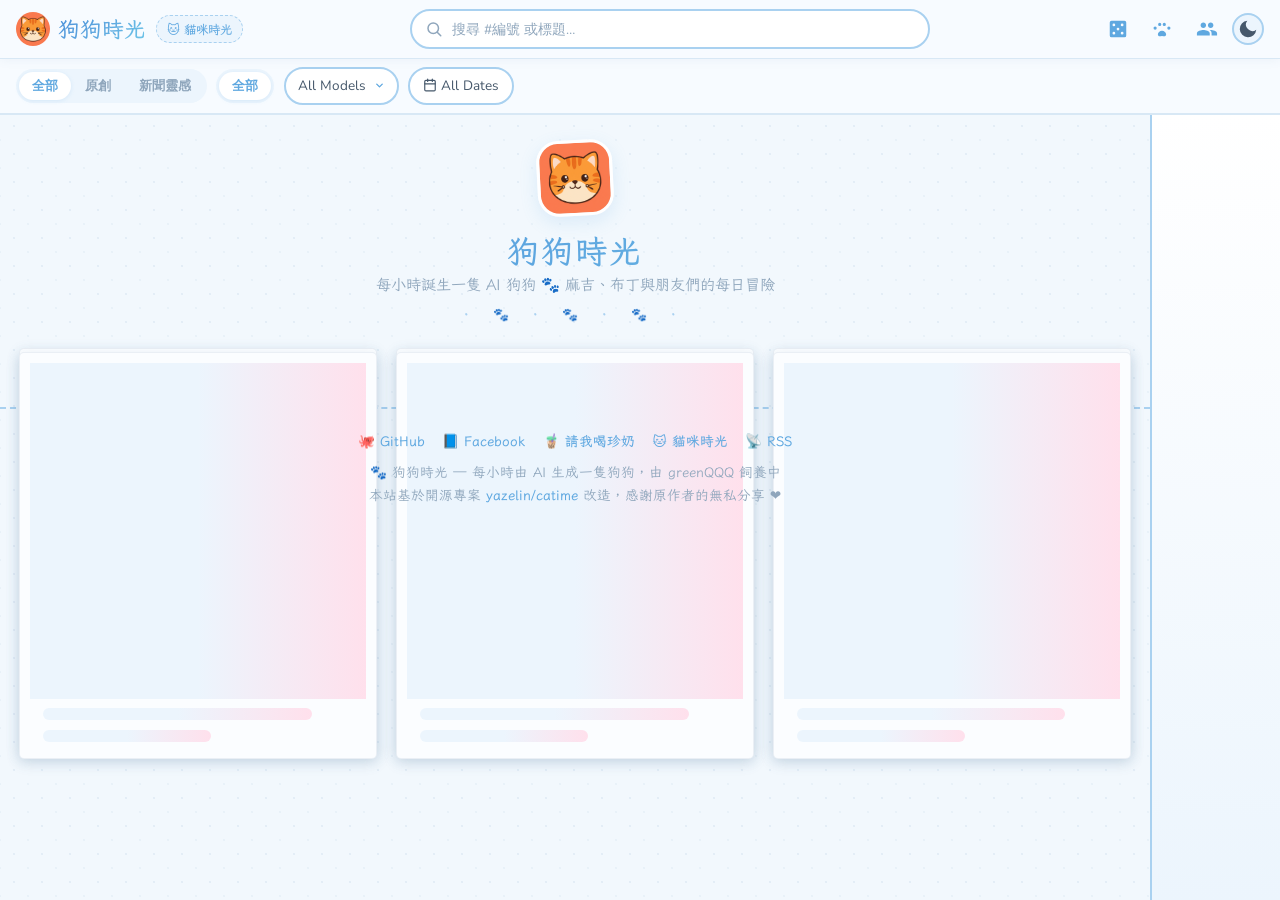
==== docs/index.html @ 61b43735 "狗狗時光：物種改造＋五隻人氣狗角色＋天空藍改版＋資料歸零 - 生成器與前端全面貓→狗（識別字與資料檔名維持上游相容） - 角色：麻吉(柴犬)/布丁(柯基)/拿鐵(紅貴賓)/阿金(黃金獵犬)/小嗚(哈士" ====
<!DOCTYPE html>
<html lang="zh-TW">
<head>
  <meta charset="UTF-8">
  <meta name="viewport" content="width=device-width, initial-scale=1.0">
  <title>狗狗時光 - AI 狗狗相簿</title>
  <meta name="description" content="狗狗時光 - 每小時 AI 自動生成的狗狗藝術相簿。麻吉、布丁和朋友們的每日冒險。">
  <script type="application/ld+json">
    {
      "@context": "https://schema.org",
      "@graph": [
        {
          "@type": "WebSite",
          "name": "狗狗時光 - AI 狗狗相簿",
          "description": "狗狗時光 - 每小時 AI 自動生成的狗狗藝術相簿。麻吉、布丁和朋友們的每日冒險。",
          "url": "https://greenqqq.github.io/dogtime/",
          "author": {
            "@type": "Person",
            "name": "greenQQQ"
          },
          "dateModified": "2026-07-06"
        },
        {
          "@type": "ImageGallery",
          "name": "狗狗時光 - AI 狗狗相簿",
          "description": "狗狗時光 - 每小時 AI 自動生成的狗狗藝術相簿。麻吉、布丁和朋友們的每日冒險。",
          "url": "https://greenqqq.github.io/dogtime/",
          "author": {
            "@type": "Person",
            "name": "greenQQQ"
          },
          "dateModified": "2026-07-06"
        }
      ]
    }
  </script>
  <meta property="og:site_name" content="狗狗時光">
  <meta property="og:title" content="狗狗時光 - AI 狗狗相簿">
  <meta property="og:description" content="每小時 AI 自動生成的狗狗藝術相簿。麻吉、布丁和朋友們的每日冒險。">
  <meta property="og:image" content="https://greenqqq.github.io/dogtime/og-image.jpg">
  <meta property="og:image:secure_url" content="https://greenqqq.github.io/dogtime/og-image.jpg">
  <meta property="og:image:type" content="image/jpeg">
  <meta property="og:image:width" content="1200">
  <meta property="og:image:height" content="630">
  <meta property="og:image:alt" content="狗狗時光 — 每小時 AI 生成的狗狗藝術">
  <meta property="og:url" content="https://greenqqq.github.io/dogtime/">
  <meta property="og:type" content="website">
  <meta name="twitter:card" content="summary_large_image">
  <meta name="twitter:title" content="狗狗時光 - AI 狗狗相簿">
  <meta name="twitter:description" content="每小時 AI 自動生成的狗狗藝術相簿。麻吉、布丁和朋友們的每日冒險。">
  <meta name="twitter:image" content="https://greenqqq.github.io/dogtime/og-image.jpg">
  <link rel="canonical" href="https://greenqqq.github.io/dogtime/">
  <meta name="theme-color" content="#5fa8e0">
  <link rel="manifest" href="manifest.json">
  <link rel="preconnect" href="https://raw.githubusercontent.com" crossorigin>
  <link rel="preconnect" href="https://fonts.googleapis.com" crossorigin>
  <link rel="preconnect" href="https://fonts.gstatic.com" crossorigin>
  <link rel="icon" href="favicon.ico" sizes="any">
  <link rel="icon" href="favicon-32.png" type="image/png" sizes="32x32">
  <link rel="icon" href="icon-192.png" type="image/png" sizes="192x192">
  <link rel="apple-touch-icon" href="apple-touch-icon.png">
  <link rel="alternate" type="application/rss+xml" title="狗狗時光 RSS" href="feed.xml">
  <link rel="stylesheet" href="style.css">
</head>
<body>
  <div id="sticky-header">
  <header id="topbar">
    <a class="brand" href="index.html">
      <img src="icon-192.png" alt="狗狗時光" class="logo-icon">
      <h1>狗狗時光 <span id="cat-count" class="cat-count"></span></h1>
    </a>
    <a class="site-switch" href="https://greenqqq.github.io/catime/" title="切換到貓咪時光">🐱<span class="site-switch-label">貓咪時光</span></a>
    <div class="search-wrap">
      <svg class="search-ic" viewBox="0 0 24 24" width="18" height="18" fill="none" stroke="currentColor" stroke-width="2" stroke-linecap="round"><circle cx="11" cy="11" r="7"/><line x1="21" y1="21" x2="16.65" y2="16.65"/></svg>
      <input type="search" id="search-input" class="search-input" placeholder="搜尋 #編號 或標題…">
    </div>
    <div class="topbar-actions">
      <button type="button" id="install-btn" class="install-btn" hidden aria-label="安裝 App" title="安裝到主畫面"><svg viewBox="0 0 24 24" width="18" height="18" fill="currentColor"><path d="M12 3v10.6l3.3-3.3 1.4 1.4L12 17.4 6.3 11.7l1.4-1.4 3.3 3.3V3h2zM5 19h14v2H5z"/></svg><span>安裝</span></button>
      <button id="random-cat-btn" class="random-cat-button" title="隨機一汪" aria-label="隨機一汪"><svg viewBox="0 0 24 24" width="22" height="22" fill="currentColor"><path d="M19 3H5a2 2 0 0 0-2 2v14a2 2 0 0 0 2 2h14a2 2 0 0 0 2-2V5a2 2 0 0 0-2-2zM7.5 9a1.5 1.5 0 1 1 0-3 1.5 1.5 0 0 1 0 3zm0 9a1.5 1.5 0 1 1 0-3 1.5 1.5 0 0 1 0 3zm4.5-4.5a1.5 1.5 0 1 1 0-3 1.5 1.5 0 0 1 0 3zm4.5-4.5a1.5 1.5 0 1 1 0-3 1.5 1.5 0 0 1 0 3zm0 9a1.5 1.5 0 1 1 0-3 1.5 1.5 0 0 1 0 3z"/></svg> 隨機一汪</button>
      <button type="button" id="act-char" class="act-btn" aria-label="角色介紹" title="角色介紹"><svg viewBox="0 0 24 24" width="22" height="22" fill="currentColor"><path d="M4.5 12.75a1.75 1.75 0 1 0 0-3.5 1.75 1.75 0 0 0 0 3.5zm5-4a1.75 1.75 0 1 0 0-3.5 1.75 1.75 0 0 0 0 3.5zm5 0a1.75 1.75 0 1 0 0-3.5 1.75 1.75 0 0 0 0 3.5zm5 4a1.75 1.75 0 1 0 0-3.5 1.75 1.75 0 0 0 0 3.5zM12 14c-2.5 0-4.5 2-4.5 4 0 1.1.9 2 2 2 .8 0 1.5-.4 2.5-.4s1.7.4 2.5.4c1.1 0 2-.9 2-2 0-2-2-4-4.5-4z"/></svg></button>
      <button type="button" id="social-toggle" class="social-fab" aria-label="社群連結" title="社群連結"><svg viewBox="0 0 24 24" width="22" height="22" fill="currentColor"><path d="M16 11c1.66 0 2.99-1.34 2.99-3S17.66 5 16 5c-1.66 0-3 1.34-3 3s1.34 3 3 3zm-8 0c1.66 0 2.99-1.34 2.99-3S9.66 5 8 5C6.34 5 5 6.34 5 8s1.34 3 3 3zm0 2c-2.33 0-7 1.17-7 3.5V19h14v-2.5c0-2.33-4.67-3.5-7-3.5zm8 0c-.29 0-.62.02-.97.05 1.16.84 1.97 1.97 1.97 3.45V19h6v-2.5c0-2.33-4.67-3.5-7-3.5z"/></svg></button>
      <button id="theme-toggle" class="theme-toggle" aria-label="切換深淺模式" title="切換深淺模式"><svg viewBox="0 0 24 24" width="22" height="22" fill="currentColor"><path d="M21 12.79A9 9 0 1 1 11.21 3 7 7 0 0 0 21 12.79z"/></svg></button>
    </div>
    <button type="button" id="filter-toggle" class="filter-toggle hdr-btn" aria-label="篩選" title="篩選"><svg viewBox="0 0 24 24" width="22" height="22" fill="currentColor"><path d="M3 4h18v2.6L14 14v6l-4-2.2V14L3 6.6z"/></svg></button>
    <a href="https://github.com/greenQQQ/dogtime" target="_blank" rel="noopener" class="github-link" title="View on GitHub">
      <svg viewBox="0 0 16 16" width="22" height="22" fill="currentColor"><path d="M8 0C3.58 0 0 3.58 0 8c0 3.54 2.29 6.53 5.47 7.59.4.07.55-.17.55-.38 0-.19-.01-.82-.01-1.49-2.01.37-2.53-.49-2.69-.94-.09-.23-.48-.94-.82-1.13-.28-.15-.68-.52-.01-.53.63-.01 1.08.58 1.23.82.72 1.21 1.87.87 2.33.66.07-.52.28-.87.51-1.07-1.78-.2-3.64-.89-3.64-3.95 0-.87.31-1.59.82-2.15-.08-.2-.36-1.02.08-2.12 0 0 .67-.21 2.2.82.64-.18 1.32-.27 2-.27s1.36.09 2 .27c1.53-1.04 2.2-.82 2.2-.82.44 1.1.16 1.92.08 2.12.51.56.82 1.27.82 2.15 0 3.07-1.87 3.75-3.65 3.95.29.25.54.73.54 1.48 0 1.07-.01 1.93-.01 2.2 0 .21.15.46.55.38A8.01 8.01 0 0016 8c0-4.42-3.58-8-8-8z"/></svg>
    </a>
    <a href="https://www.facebook.com/lphotoimpact/" target="_blank" rel="noopener" class="fb-link" title="Facebook">
      <svg viewBox="0 0 24 24" width="22" height="22" fill="currentColor"><path d="M9.101 23.691v-7.98H6.627v-3.667h2.474v-1.58c0-4.085 1.848-5.978 5.858-5.978.401 0 .955.042 1.468.103a8.68 8.68 0 0 1 1.141.195v3.325a8.623 8.623 0 0 0-.653-.036 26.805 26.805 0 0 0-.733-.009c-.707 0-1.259.096-1.675.309a1.686 1.686 0 0 0-.679.622c-.258.42-.374.995-.374 1.752v1.297h3.919l-.386 2.103-.287 1.564h-3.246v8.245C19.396 23.238 24 18.179 24 12.044c0-6.627-5.373-12-12-12s-12 5.373-12 12c0 5.628 3.874 10.35 9.101 11.647Z"/></svg>
    </a>
    <a href="https://greenqqq.bobaboba.me/" target="_blank" rel="noopener" class="bmc-link" title="請我喝珍奶">
      <svg viewBox="0 0 24 24" width="22" height="22" fill="currentColor"><path d="M8.5 2a1 1 0 0 0-.97.757L7.22 4H5a1 1 0 0 0 0 2h.28l1.44 14.1A2 2 0 0 0 8.71 22h6.58a2 2 0 0 0 1.99-1.9L18.72 6H19a1 1 0 0 0 0-2h-2.22l-.75-1.66A1 1 0 0 0 15.12 2c-.42 0-.8.26-.94.66L13.9 4H9.53l.2-.8A1 1 0 0 0 8.5 2ZM7.3 6h9.4l-.3 3H7.6l-.3-3Zm.5 5h8.4l-.82 8.1a.5.5 0 0 1-.5.4H9.12a.5.5 0 0 1-.5-.4L7.8 11Zm2.2 2.2a1.1 1.1 0 1 0 0 2.2 1.1 1.1 0 0 0 0-2.2Zm4 0a1.1 1.1 0 1 0 0 2.2 1.1 1.1 0 0 0 0-2.2Zm-2 3a1.1 1.1 0 1 0 0 2.2 1.1 1.1 0 0 0 0-2.2Z"/></svg>
    </a>
    <a href="feed.xml" class="rss-link" title="RSS Feed">
      <svg viewBox="0 0 24 24" width="22" height="22" fill="currentColor"><path d="M6.18 15.64a2.18 2.18 0 1 1 0 4.36 2.18 2.18 0 0 1 0-4.36zM4 4.44A15.56 15.56 0 0 1 19.56 20h-2.83A12.73 12.73 0 0 0 4 7.27V4.44zm0 5.66a9.9 9.9 0 0 1 9.9 9.9h-2.83A7.07 7.07 0 0 0 4 12.93V10.1z"/></svg>
    </a>
  </header>
  <div class="filters">
    <div class="sheet-head">
      <span class="sheet-title">篩選</span>
      <button type="button" id="sheet-close" class="sheet-close" aria-label="關閉">✕</button>
    </div>
    <div class="chip-group" id="inspiration-chips" role="group" aria-label="靈感">
      <button type="button" class="chip active" data-val="">全部</button>
      <button type="button" class="chip" data-val="original">原創</button>
      <button type="button" class="chip" data-val="news">新聞靈感</button>
    </div>
    <select id="inspiration-filter" class="visually-hidden" tabindex="-1" aria-hidden="true">
      <option value="">All Inspiration</option>
      <option value="original">原創</option>
      <option value="news">新聞靈感</option>
    </select>
    <div class="chip-group" id="character-chips" role="group" aria-label="角色篩選"></div>
    <select id="character-filter" class="visually-hidden" tabindex="-1" aria-hidden="true">
      <option value="">All Characters</option>
    </select>
    <select id="model-filter">
      <option value="">All Models</option>
    </select>
    <div class="date-picker" id="date-picker">
      <button class="date-picker-btn" id="date-picker-btn"><svg width="14" height="14" viewBox="0 0 24 24" fill="none" stroke="currentColor" stroke-width="2" stroke-linecap="round" stroke-linejoin="round"><rect x="3" y="4" width="18" height="18" rx="2"/><line x1="16" y1="2" x2="16" y2="6"/><line x1="8" y1="2" x2="8" y2="6"/><line x1="3" y1="10" x2="21" y2="10"/></svg> All Dates</button>
      <div class="date-dropdown hidden" id="date-dropdown">
        <div class="dd-header">
          <button class="dd-nav" id="dd-prev">&lsaquo;</button>
          <span id="dd-month-label"></span>
          <button class="dd-nav" id="dd-next">&rsaquo;</button>
        </div>
        <div class="dd-weekdays">
          <span>Su</span><span>Mo</span><span>Tu</span><span>We</span><span>Th</span><span>Fr</span><span>Sa</span>
        </div>
        <div class="dd-days" id="dd-days"></div>
        <button class="dd-clear" id="dd-clear">Clear</button>
      </div>
    </div>
  </div>
  <div id="character-bar" class="character-bar"></div>
  <div id="sheet-backdrop" class="sheet-backdrop"></div>
  </div>

  <!-- Hero：手帳封面 -->
  <section class="hero" aria-label="狗狗時光">
    <img src="icon-192.png" alt="" class="hero-logo" width="76" height="76">
    <h2 class="hero-title">狗狗時光</h2>
    <p class="hero-sub">每小時誕生一隻 AI 狗狗 🐾 麻吉、布丁與朋友們的每日冒險</p>
    <p class="hero-divider">· 🐾 · 🐾 · 🐾 ·</p>
  </section>

  <nav id="timeline" aria-label="Timeline navigation">
    <button id="timeline-toggle" aria-label="Toggle timeline"><svg width="20" height="20" viewBox="0 0 24 24" fill="none" stroke="currentColor" stroke-width="2" stroke-linecap="round" stroke-linejoin="round"><rect x="3" y="4" width="18" height="18" rx="2"/><line x1="16" y1="2" x2="16" y2="6"/><line x1="8" y1="2" x2="8" y2="6"/><line x1="3" y1="10" x2="21" y2="10"/></svg></button>
    <div id="timeline-list"></div>
  </nav>

  <button id="back-to-top" class="back-to-top" aria-label="Back to top">↑</button>

  <!-- "最新" band: cats added since your last visit (localStorage-tracked) -->
  <section id="newest-band" class="newest-band hidden" aria-label="最新"></section>

  <main id="gallery" class="masonry">
    <div class="skeleton-card" aria-hidden="true"><div class="skeleton-img"></div><div class="skeleton-line w80"></div><div class="skeleton-line w50"></div></div>
    <div class="skeleton-card" aria-hidden="true"><div class="skeleton-img"></div><div class="skeleton-line w80"></div><div class="skeleton-line w50"></div></div>
    <div class="skeleton-card" aria-hidden="true"><div class="skeleton-img"></div><div class="skeleton-line w80"></div><div class="skeleton-line w50"></div></div>
    <div class="skeleton-card" aria-hidden="true"><div class="skeleton-img"></div><div class="skeleton-line w80"></div><div class="skeleton-line w50"></div></div>
    <div class="skeleton-card" aria-hidden="true"><div class="skeleton-img"></div><div class="skeleton-line w80"></div><div class="skeleton-line w50"></div></div>
    <div class="skeleton-card" aria-hidden="true"><div class="skeleton-img"></div><div class="skeleton-line w80"></div><div class="skeleton-line w50"></div></div>
  </main>
  <div id="end-msg" class="hidden">狗狗都到齊了 🐾</div>

  <!-- Site footer: socials + open-source credit -->
  <footer class="site-footer">
    <div class="footer-links">
      <a href="https://github.com/greenQQQ" target="_blank" rel="noopener">🐙 GitHub</a>
      <a href="https://www.facebook.com/lphotoimpact/" target="_blank" rel="noopener">📘 Facebook</a>
      <a href="https://greenqqq.bobaboba.me/" target="_blank" rel="noopener">🧋 請我喝珍奶</a>
      <a href="https://greenqqq.github.io/catime/">🐱 貓咪時光</a>
      <a href="feed.xml">📡 RSS</a>
    </div>
    <div class="footer-credit">
      🐾 狗狗時光 — 每小時由 AI 生成一隻狗狗，由 greenQQQ 飼養中<br>
      本站基於開源專案 <a href="https://github.com/yazelin/catime" target="_blank" rel="noopener">yazelin/catime</a> 改造，感謝原作者的無私分享 ❤️
    </div>
  </footer>

  <!-- Social links popover (anchored to the #social-toggle in the top bar) -->
  <div id="social-pop" class="social-pop"></div>

  <!-- Mobile floating "current month" pill → tap to open the year/month jump -->
  <button type="button" id="month-pill" class="month-pill" aria-label="跳到月份"><svg viewBox="0 0 24 24" width="14" height="14" fill="none" stroke="currentColor" stroke-width="2.2" stroke-linecap="round"><rect x="3" y="4" width="18" height="18" rx="2"/><line x1="16" y1="2" x2="16" y2="6"/><line x1="8" y1="2" x2="8" y2="6"/><line x1="3" y1="10" x2="21" y2="10"/></svg><span id="month-pill-label"></span></button>

  <!-- Mobile bottom tab bar (≤600px). Tabs proxy to the existing controls. -->
  <nav id="tabbar" class="tabbar" aria-label="主選單">
    <button type="button" id="tab-filter" class="tab" aria-label="篩選"><svg viewBox="0 0 24 24" width="22" height="22" fill="currentColor"><path d="M3 4h18v2.6L14 14v6l-4-2.2V14L3 6.6z"/></svg><span>篩選</span></button>
    <button type="button" id="tab-char" class="tab" aria-label="角色"><svg viewBox="0 0 24 24" width="22" height="22" fill="currentColor"><path d="M4.5 12.75a1.75 1.75 0 1 0 0-3.5 1.75 1.75 0 0 0 0 3.5zm5-4a1.75 1.75 0 1 0 0-3.5 1.75 1.75 0 0 0 0 3.5zm5 0a1.75 1.75 0 1 0 0-3.5 1.75 1.75 0 0 0 0 3.5zm5 4a1.75 1.75 0 1 0 0-3.5 1.75 1.75 0 0 0 0 3.5zM12 14c-2.5 0-4.5 2-4.5 4 0 1.1.9 2 2 2 .8 0 1.5-.4 2.5-.4s1.7.4 2.5.4c1.1 0 2-.9 2-2 0-2-2-4-4.5-4z"/></svg><span>角色</span></button>
    <button type="button" id="tab-random" class="tab" aria-label="隨機一汪"><svg viewBox="0 0 24 24" width="22" height="22" fill="currentColor"><path d="M19 3H5a2 2 0 0 0-2 2v14a2 2 0 0 0 2 2h14a2 2 0 0 0 2-2V5a2 2 0 0 0-2-2zM7.5 9a1.5 1.5 0 1 1 0-3 1.5 1.5 0 0 1 0 3zm0 9a1.5 1.5 0 1 1 0-3 1.5 1.5 0 0 1 0 3zm4.5-4.5a1.5 1.5 0 1 1 0-3 1.5 1.5 0 0 1 0 3zm4.5-4.5a1.5 1.5 0 1 1 0-3 1.5 1.5 0 0 1 0 3zm0 9a1.5 1.5 0 1 1 0-3 1.5 1.5 0 0 1 0 3z"/></svg><span>隨機</span></button>
    <button type="button" id="tab-social" class="tab" aria-label="社群連結"><svg viewBox="0 0 24 24" width="22" height="22" fill="currentColor"><path d="M16 11c1.66 0 2.99-1.34 2.99-3S17.66 5 16 5c-1.66 0-3 1.34-3 3s1.34 3 3 3zm-8 0c1.66 0 2.99-1.34 2.99-3S9.66 5 8 5C6.34 5 5 6.34 5 8s1.34 3 3 3zm0 2c-2.33 0-7 1.17-7 3.5V19h14v-2.5c0-2.33-4.67-3.5-7-3.5zm8 0c-.29 0-.62.02-.97.05 1.16.84 1.97 1.97 1.97 3.45V19h6v-2.5c0-2.33-4.67-3.5-7-3.5z"/></svg><span>社群</span></button>
  </nav>

  <div id="lightbox" class="hidden" role="dialog" aria-modal="true">
    <button id="lb-close" aria-label="Close">&times;</button>
    <button id="lb-prev" class="lb-nav lb-prev" aria-label="上一張">‹</button>
    <button id="lb-next" class="lb-nav lb-next" aria-label="下一張">›</button>
    <div id="lb-nav-hint" class="lb-nav-hint">← 滑動或按鍵切換 →</div>
    <div id="lb-info"></div>
    <div id="lb-img-wrap">
      <img id="lb-img" src="" alt="Cat">
      <div id="lb-img-actions">
        <button id="lb-like-btn" title="Like this cat"></button>
        <button id="lb-download-btn" title="Download image"></button>
        <button id="lb-copy-btn" title="Copy prompt"></button>
      </div>
    </div>
    <div id="lb-details">
      <p id="lb-prompt-text" class="hidden"></p>
      <div id="lb-tab-bar"></div>
      <div id="lb-tab-panels">
        <div id="lb-story" class="lb-panel hidden"><p id="lb-story-text"></p></div>
        <div id="lb-idea" class="lb-panel hidden"><p id="lb-idea-text"></p></div>
        <div id="lb-news" class="lb-panel hidden"><div id="lb-news-list"></div></div>
        <div id="lb-avoid" class="lb-panel hidden"><div id="lb-avoid-list"></div></div>
      </div>
    </div>
  </div>

  <script src="dom-utils.js"></script>
  <script src="app.js"></script>
  <script>
    // Populate character bar from characters/index.json
    (function(){
      var bar = document.getElementById('character-bar');
      if (!bar) return;
      fetch('https://raw.githubusercontent.com/greenQQQ/dogtime/main/characters/index.json').then(function(r){ return r.json(); }).then(function(idx){
        var chars = (idx.characters || []).filter(function(c){ return c.enabled; });
        // build anchors synchronously in index order (fixed order), fill names async
        chars.forEach(function(c){
          var a = document.createElement('a');
          a.href = 'character.html?id=' + encodeURIComponent(c.id);
          a.innerHTML = '<span class="char-avatar"><img src="avatars/' + c.id + '.webp" alt="' + c.id + '" width="40" height="40" loading="lazy"></span>' +
            '<span class="char-bar-name">' + c.id + '</span>';
          bar.appendChild(a);
          fetch('https://raw.githubusercontent.com/greenQQQ/dogtime/main/characters/' + c.file).then(function(r){ return r.json(); }).then(function(data){
            var nm = (data.name ? data.name.zh : data.id);
            var lbl = a.querySelector('.char-bar-name'); if (lbl) lbl.textContent = nm;
            var img = a.querySelector('img'); if (img) img.alt = nm;
          }).catch(function(){});
        });
      }).catch(function(){});
    })();

    // Sync header height to CSS variable for timeline positioning
    (function(){
      var sh = document.getElementById('sticky-header');
      if (!sh) return;
      function sync() {
        document.documentElement.style.setProperty('--header-offset', sh.offsetHeight + 'px');
      }
      sync();
      if ('ResizeObserver' in window) {
        new ResizeObserver(sync).observe(sh);
      } else {
        window.addEventListener('load', sync);
        window.addEventListener('resize', sync);
      }
      new MutationObserver(sync).observe(document.getElementById('character-bar') || document.body, {childList:true});
    })();

    // Header controls: collapse filters into a bottom sheet (mobile only),
    // move social links into their own popover (all sizes), and float the
    // random button as a FAB on mobile. Desktop filters stay inline.
    (function(){
      var filters = document.querySelector('.filters');
      var filterToggle = document.getElementById('filter-toggle');
      var socialToggle = document.getElementById('social-toggle');
      var socialPop = document.getElementById('social-pop');
      var backdrop = document.getElementById('sheet-backdrop');
      var closeBtn = document.getElementById('sheet-close');
      var topbar = document.getElementById('topbar');
      var randomBtn = document.getElementById('random-cat-btn');
      if (!filters || !filterToggle || !socialToggle || !socialPop || !topbar) return;
      var mq = window.matchMedia('(max-width: 600px)');

      // Social links live in their own popover at every size (one-time move).
      Array.prototype.slice.call(
        document.querySelectorAll('#topbar .github-link, #topbar .tg-link, #topbar .fb-link, #topbar .bmc-link, #topbar .rss-link')
      ).forEach(function(a){ socialPop.appendChild(a); });

      var searchEl = document.getElementById('search-input'); // stays in the top bar at all sizes

      var charBar = document.getElementById('character-bar');
      function openSheet(open){
        filters.classList.toggle('open', open);
        backdrop.classList.toggle('open', open);
        document.body.style.overflow = open ? 'hidden' : '';
        if (open) { socialPop.classList.remove('open'); if (charBar) charBar.classList.remove('char-open'); setTabActive('tab-social', false); setTabActive('tab-char', false); }
        setTabActive('tab-filter', open);
      }
      function openSocial(open){
        socialPop.classList.toggle('open', open);
        if (open) { openSheet(false); if (charBar) charBar.classList.remove('char-open'); setTabActive('tab-char', false); }
        setTabActive('tab-social', open);
      }
      function openChar(open){
        if (!charBar) return;
        charBar.classList.toggle('char-open', open);
        if (open) { openSheet(false); socialPop.classList.remove('open'); setTabActive('tab-social', false); }
        setTabActive('tab-char', open);
      }
      function setTabActive(id, on){ var t = document.getElementById(id); if (t) t.classList.toggle('active', on); }
      function updateActive(){
        var active = ['search-input','character-filter','inspiration-filter','model-filter'].some(function(id){
          var el = document.getElementById(id); return el && el.value;
        });
        var dateBtn = document.getElementById('date-picker-btn');
        if (dateBtn && dateBtn.classList.contains('active')) active = true;
        filterToggle.classList.toggle('has-active', active);
        var tf = document.getElementById('tab-filter'); if (tf) tf.classList.toggle('has-active', active);
      }

      filterToggle.addEventListener('click', function(e){ e.stopPropagation(); openSheet(!filters.classList.contains('open')); });
      socialToggle.addEventListener('click', function(e){ e.stopPropagation(); openSocial(!socialPop.classList.contains('open')); });
      socialPop.addEventListener('click', function(e){ e.stopPropagation(); });
      if (charBar) charBar.addEventListener('click', function(e){ e.stopPropagation(); });
      if (backdrop) backdrop.addEventListener('click', function(){ openSheet(false); });
      if (closeBtn) closeBtn.addEventListener('click', function(){ openSheet(false); });
      // click anywhere else closes the social popover / character strip
      document.addEventListener('click', function(){ socialPop.classList.remove('open'); if (charBar) charBar.classList.remove('char-open'); setTabActive('tab-social', false); setTabActive('tab-char', false); });

      // publish the tab bar's real height (incl. safe-area) so panels sit flush
      var tabbar = document.getElementById('tabbar');
      function syncTabbarH(){
        if (tabbar) document.documentElement.style.setProperty('--tabbar-h', tabbar.offsetHeight + 'px');
      }
      syncTabbarH();
      window.addEventListener('resize', syncTabbarH);
      if (window.ResizeObserver && tabbar) new ResizeObserver(syncTabbarH).observe(tabbar);

      // Bottom tab bar (mobile) — proxy to the existing controls
      function bindTab(id, fn){ var t = document.getElementById(id); if (t) t.addEventListener('click', function(e){ e.stopPropagation(); fn(); }); }
      bindTab('tab-filter', function(){ openSheet(!filters.classList.contains('open')); });
      bindTab('tab-social', function(){ openSocial(!socialPop.classList.contains('open')); });
      bindTab('tab-char', function(){ openChar(!(charBar && charBar.classList.contains('char-open'))); });
      bindTab('tab-random', function(){ if (randomBtn) randomBtn.click(); });

      // desktop top-right "角色" icon → opens the character avatar popover
      var actChar = document.getElementById('act-char');
      if (actChar) actChar.addEventListener('click', function(e){ e.stopPropagation(); openChar(!(charBar && charBar.classList.contains('char-open'))); });

      // Inspiration segmented chips drive the hidden <select id="inspiration-filter">
      var inspSelect = document.getElementById('inspiration-filter');
      var chips = document.querySelectorAll('#inspiration-chips .chip');
      chips.forEach(function(chip){
        chip.addEventListener('click', function(){
          chips.forEach(function(c){ c.classList.remove('active'); });
          chip.classList.add('active');
          if (inspSelect && inspSelect.value !== chip.dataset.val) {
            inspSelect.value = chip.dataset.val;
            inspSelect.dispatchEvent(new Event('change', { bubbles: true }));
          }
        });
      });

      // Character segmented chips — built from the dynamically-populated select
      var charSelect = document.getElementById('character-filter');
      var charChips = document.getElementById('character-chips');
      function avatarSrcFor(name){
        var links = document.querySelectorAll('#character-bar a');
        for (var i = 0; i < links.length; i++){
          var spans = links[i].querySelectorAll('span');
          var lbl = spans[spans.length - 1];
          if (lbl && lbl.textContent.trim() === name){
            var img = links[i].querySelector('img');
            return img ? img.getAttribute('src') : null;
          }
        }
        return null;
      }
      function buildCharChips(){
        if (!charSelect || !charChips) return;
        charChips.innerHTML = '';
        Array.prototype.forEach.call(charSelect.options, function(opt){
          var b = document.createElement('button');
          b.type = 'button';
          b.className = 'chip' + (opt.value === charSelect.value ? ' active' : '');
          b.dataset.val = opt.value;
          if (opt.value === '') {
            b.textContent = '全部';
          } else {
            var src = avatarSrcFor(opt.value);
            if (src){
              var im = document.createElement('img');
              im.src = src; im.alt = ''; im.className = 'chip-avatar';
              im.width = 18; im.height = 18; im.loading = 'lazy';
              b.appendChild(im);
            }
            b.appendChild(document.createTextNode(opt.textContent));
          }
          b.addEventListener('click', function(){
            charSelect.value = opt.value;
            charSelect.dispatchEvent(new Event('change', { bubbles: true }));
          });
          charChips.appendChild(b);
        });
      }
      function syncCharChips(){
        if (!charChips) return;
        Array.prototype.forEach.call(charChips.querySelectorAll('.chip'), function(c){
          c.classList.toggle('active', c.dataset.val === charSelect.value);
        });
      }
      if (charSelect) {
        buildCharChips();
        new MutationObserver(buildCharChips).observe(charSelect, { childList: true });
        // rebuild once the avatar bar loads so chips can show their icons
        if (charBar) new MutationObserver(buildCharChips).observe(charBar, { childList: true });
        charSelect.addEventListener('change', syncCharChips);
      }

      // keep the badge in sync, but DON'T auto-close the sheet — let the user
      // toggle several chips/filters, then close via ✕ / backdrop / 篩選 tab
      ['character-filter','inspiration-filter','model-filter'].forEach(function(id){
        var el = document.getElementById(id);
        if (el) el.addEventListener('change', updateActive);
      });
      if (searchEl) searchEl.addEventListener('input', updateActive);
      document.addEventListener('click', function(e){
        if (e.target.closest('#date-picker') || e.target.id === 'dd-clear') setTimeout(updateActive, 0);
      });

      // Calendar must not be a descendant of the sheet (the sheet's transform
      // traps position:fixed). On mobile relocate it to <body> so it centers
      // against the viewport; on desktop keep it under the date button.
      var datePickerEl = document.getElementById('date-picker');
      var dateDD = document.getElementById('date-dropdown');
      function placeDateDD(){
        if (!dateDD || !datePickerEl) return;
        if (mq.matches) document.body.appendChild(dateDD);
        else datePickerEl.appendChild(dateDD);
      }

      placeDateDD();
      updateActive();
      // close the sheet + re-home the calendar when crossing the breakpoint
      var onChange = function(){ placeDateDD(); if (!mq.matches) openSheet(false); };
      if (mq.addEventListener) mq.addEventListener('change', onChange); else mq.addListener(onChange);
    })();

    // PWA install prompt — show our own "安裝" button when the browser offers it
    (function(){
      var deferred = null;
      var btn = document.getElementById('install-btn');
      if (!btn) return;
      window.addEventListener('beforeinstallprompt', function(e){
        e.preventDefault(); deferred = e; btn.hidden = false;
      });
      btn.addEventListener('click', function(){
        if (!deferred) return;
        deferred.prompt();
        deferred.userChoice.then(function(){ deferred = null; btn.hidden = true; });
      });
      window.addEventListener('appinstalled', function(){ btn.hidden = true; });
    })();

    // Register the service worker (this was never wired up — without it the SW
    // never ran, so no offline / no image caching). Enables the whole PWA.
    if ('serviceWorker' in navigator) {
      window.addEventListener('load', function(){
        navigator.serviceWorker.register('sw.js').catch(function(){});
      });
    }
  </script>
</body>
</html>
---- docs/style.css ----
@import url('https://fonts.googleapis.com/css2?family=Nunito:wght@400;600;700;800&family=LXGW+WenKai+TC&display=swap');

*, *::before, *::after { box-sizing: border-box; margin: 0; padding: 0; }

/* 貓咪時光 palette — 蜜桃橘 × 奶茶米 × 奶油
   (variable names kept from upstream so every component recolors at once) */
:root {
  --pink: #5fa8e0;
  --pink-light: #a9d1f0;
  --pink-pale: #ecf5fd;
  --orange: #ffb347;
  --red: #6ec6e8;
  --blue: #7cc5e8;
  --green: #b8e6c8;
  --purple: #d4b8e8;
  --bg: #f2f8fd;
  --surface: #ffffff;
  --card-1: #ecf5fd;
  --card-2: #eef7fd;
  --card-3: #f0faf2;
  --card-4: #f9f2fd;
  --card-5: #fdf8ec;
  --text: #46586b;
  --text-muted: #8fa6bc;
  --shadow: rgba(95, 168, 224, .16);
  --topbar-bg: #f7fbff;
  --topbar-border: #d8e8f5;
  --photo-frame: #fbfdff;
  --photo-shadow: rgba(70, 110, 150, .16);
  --font-cute: 'LXGW WenKai TC', 'Nunito', system-ui, sans-serif;
}

/* Hide the native page scrollbar (app-like). On an infinite feed a full-height
   scrollbar is meaningless and, with classic scrollbars, its appearing/
   disappearing shifts the fixed tab bar. Scroll still works via wheel / touch /
   the year-month rail. */
html, body { scrollbar-width: none; }
html::-webkit-scrollbar, body::-webkit-scrollbar { display: none; }

/* Sticky header wrapper */
#sticky-header {
  position: sticky;
  top: 0;
  z-index: 100;
}

body {
  font-family: 'Nunito', system-ui, sans-serif;
  background: var(--bg);
  /* 手帳紙感：細點點網格（取代原版的彩色光暈） */
  background-image:
    radial-gradient(rgba(120, 160, 200, .12) 1.2px, transparent 1.3px),
    radial-gradient(rgba(120, 160, 200, .08) 1.2px, transparent 1.3px);
  background-size: 28px 28px;
  background-position: 0 0, 14px 14px;
  color: var(--text);
  min-height: 100vh;
}
[data-theme="dark"] body {
  background-image:
    radial-gradient(rgba(170, 210, 255, .06) 1.2px, transparent 1.3px),
    radial-gradient(rgba(170, 210, 255, .04) 1.2px, transparent 1.3px);
}

/* Top bar */
#topbar {
  position: relative; z-index: 100;
  display: flex; align-items: center; gap: .6rem;
  padding: .55rem 1rem;
  background: var(--topbar-bg);
  border-bottom: 1px solid var(--topbar-border);
  box-shadow: 0 1px 10px rgba(90, 130, 170, .08);
  flex-wrap: wrap;
}
.logo-icon {
  width: 34px; height: 34px; border-radius: 50%;
  flex-shrink: 0;
}
#topbar h1 {
  font-size: 1.35rem; font-weight: 800; white-space: nowrap;
  font-family: var(--font-cute);
  background: linear-gradient(135deg, #4a90d9, var(--pink), #6ec6e8);
  -webkit-background-clip: text; -webkit-text-fill-color: transparent;
  background-clip: text;
  display: flex; align-items: center; gap: .4rem;
}

/* Cat count pill */
.cat-count {
  font-size: .65rem; font-weight: 700;
  background: rgba(95, 168, 224, .15);
  -webkit-text-fill-color: var(--pink);
  padding: .15rem .5rem; border-radius: 20px;
  white-space: nowrap;
}
.cat-count:empty { display: none; }

.filters {
  display: flex; gap: .5rem; flex: 1; justify-content: flex-end;
  align-items: center; flex-wrap: wrap; min-width: 0;
}
/* keep controls readable: don't shrink to the arrow, cap long-option selects */
.filters select, .filters .search-input,
.filters .date-picker, .filters .date-picker-btn {
  flex-shrink: 0;
}
.filters select { max-width: 12rem; }

.filter-toggle {
  color: var(--pink); flex-shrink: 0; background: none; border: none;
  padding: 0; cursor: pointer; position: relative;
  display: none; align-items: center; /* funnel: mobile only */
}
.sheet-head, .sheet-backdrop { display: none; } /* sheet chrome: mobile only */
.filter-toggle.has-active::after {
  content: ""; position: absolute; top: -1px; right: -1px;
  width: 8px; height: 8px; border-radius: 50%;
  background: var(--pink); border: 1.5px solid var(--topbar-bg);
}

/* Header action icon buttons (random / social / comment / theme) */
.topbar-actions { display: flex; align-items: center; gap: .3rem; flex-shrink: 0; }
/* Install-to-home-screen button (shown only when beforeinstallprompt fires) */
.install-btn {
  display: inline-flex; align-items: center; gap: .25rem; flex-shrink: 0;
  background: linear-gradient(135deg, var(--pink), var(--purple)); color: #fff;
  border: none; border-radius: 20px; padding: .35rem .7rem;
  font-family: inherit; font-size: .78rem; font-weight: 700; cursor: pointer;
  transition: transform .2s;
}
.install-btn[hidden] { display: none; }
.install-btn:hover { transform: scale(1.05); }
.random-cat-button, .social-fab, .act-btn {
  width: 40px; height: 40px; padding: 0; border-radius: 50%; border: none;
  background: transparent; color: var(--pink); cursor: pointer; font-size: 0;
  font-family: inherit; display: inline-flex; align-items: center; justify-content: center;
  transition: background .2s, transform .2s;
}
.random-cat-button:hover, .social-fab:hover, .act-btn:hover { background: var(--pink-pale); }
.random-cat-button svg, .social-fab svg, .act-btn svg { width: 22px; height: 22px; }
[data-theme="dark"] .random-cat-button:hover,
[data-theme="dark"] .social-fab:hover,
[data-theme="dark"] .act-btn:hover { background: rgba(95,168,224,.15); }
.social-pop {
  position: fixed; top: 58px; right: 1rem; z-index: 120;
  display: flex; gap: 16px; padding: .55rem .85rem;
  background: var(--topbar-bg); border: 2px solid var(--pink-light);
  border-radius: 26px; box-shadow: 0 8px 30px var(--shadow);
  opacity: 0; transform: translateY(-8px); pointer-events: none;
  transition: opacity .18s, transform .18s;
}
.social-pop.open { opacity: 1; transform: none; pointer-events: auto; }
.social-pop a { margin: 0; }

/* Search input */
.search-input {
  padding: .45rem .8rem; border-radius: 20px;
  border: 2px solid var(--pink-light);
  background: #fff; color: var(--text); font-size: .85rem;
  font-family: inherit; min-width: 0; max-width: 180px;
  transition: border-color .2s, box-shadow .2s;
}
.search-input:focus {
  border-color: var(--pink);
  box-shadow: 0 0 0 3px rgba(95,168,224,.2);
}
.search-input:focus-visible {
  outline: 2px solid var(--pink);
  outline-offset: 2px;
}
.random-cat-button:focus-visible,
.social-fab:focus-visible,
.act-btn:focus-visible {
  outline: 2px solid var(--pink);
  outline-offset: 2px;
}
.random-cat-button.bounce {
  animation: random-bounce .4s ease;
}
@keyframes random-bounce {
  0%, 100% { transform: scale(1); }
  30% { transform: scale(.9); }
  60% { transform: scale(1.15); }
}

.search-input::placeholder { color: var(--text-muted); }

.filters select {
  appearance: none; -webkit-appearance: none;
  padding: .45rem 1.9rem .45rem .8rem; border-radius: 20px;
  border: 2px solid var(--pink-light);
  /* custom chevron so the pill corner doesn't clip the native arrow */
  background: #fff url("data:image/svg+xml,%3Csvg xmlns='http://www.w3.org/2000/svg' viewBox='0 0 24 24' fill='none' stroke='%235fa8e0' stroke-width='3' stroke-linecap='round' stroke-linejoin='round'%3E%3Cpath d='M6 9l6 6 6-6'/%3E%3C/svg%3E") no-repeat right .7rem center;
  background-size: .7rem;
  color: var(--text); font-size: .85rem;
  font-family: inherit; cursor: pointer;
  transition: border-color .2s, box-shadow .2s;
  min-width: 0;
}
.filters select:focus {
  border-color: var(--pink);
  box-shadow: 0 0 0 3px rgba(95,168,224,.2);
}
.filters select:focus-visible {
  outline: 2px solid var(--pink);
  outline-offset: 2px;
}

/* Inline SVG icon alignment */
button svg, .date-picker-btn svg { vertical-align: -0.15em; }

/* Custom date picker */
.date-picker { position: relative; }
.date-picker-btn {
  padding: .45rem .8rem; border-radius: 20px;
  border: 2px solid var(--pink-light);
  background: #fff; color: var(--text); font-size: .85rem;
  font-family: inherit; cursor: pointer; white-space: nowrap;
  transition: border-color .2s, box-shadow .2s;
}
.date-picker-btn:hover { border-color: var(--pink); }
.date-picker-btn.active {
  border-color: var(--pink); background: var(--pink-pale);
}
.date-dropdown {
  position: absolute; top: calc(100% + 6px); right: 0; z-index: 190;
  background: #fff; border-radius: 16px; padding: .8rem;
  border: 2px solid var(--pink-light);
  box-shadow: 0 8px 30px var(--shadow);
  width: 260px;
}
.dd-header {
  display: flex; align-items: center; justify-content: space-between;
  margin-bottom: .5rem;
}
.dd-header span {
  font-weight: 800; font-size: .9rem;
  background: linear-gradient(135deg, var(--pink), var(--purple));
  -webkit-background-clip: text; -webkit-text-fill-color: transparent;
  background-clip: text;
}
.dd-nav {
  width: 30px; height: 30px; border-radius: 50%; border: none;
  background: var(--pink-pale); color: var(--pink);
  font-size: 1.1rem; font-weight: 800; cursor: pointer;
  transition: background .2s;
}
.dd-nav:hover { background: var(--pink-light); color: #fff; }
.dd-weekdays {
  display: grid; grid-template-columns: repeat(7, 1fr);
  text-align: center; font-size: .7rem; font-weight: 700;
  color: var(--text-muted); margin-bottom: .3rem;
}
.dd-days {
  display: grid; grid-template-columns: repeat(7, 1fr); gap: 2px;
}
.dd-days button {
  aspect-ratio: 1; border: none; border-radius: 50%;
  background: transparent; color: var(--text); font-size: .78rem;
  font-family: inherit; font-weight: 600; cursor: pointer;
  transition: all .15s;
}
.dd-days button:hover { background: var(--pink-pale); }
.dd-days button.today { border: 2px solid var(--pink-light); }
.dd-days button.selected {
  background: linear-gradient(135deg, var(--pink), var(--purple));
  color: #fff;
}
.dd-days button.has-cat::after {
  content: ""; display: block; width: 4px; height: 4px;
  background: var(--pink); border-radius: 50%;
  margin: -2px auto 0;
}
.dd-days button.selected.has-cat::after { background: #fff; }
.dd-days button.other-month { color: var(--text-muted); opacity: .4; }
.dd-clear {
  display: block; width: 100%; margin-top: .5rem; padding: .4rem;
  border: none; border-radius: 20px;
  background: var(--pink-pale); color: var(--pink);
  font-family: inherit; font-size: .8rem; font-weight: 700;
  cursor: pointer; transition: background .2s;
}
.dd-clear:hover { background: var(--pink-light); color: #fff; }

/* Theme toggle */
.theme-toggle {
  width: 32px; height: 32px; border-radius: 50%; border: 2px solid var(--pink-light);
  background: var(--pink-pale); color: var(--text);
  font-size: 1rem; cursor: pointer; flex-shrink: 0;
  display: flex; align-items: center; justify-content: center;
  transition: border-color .2s, background .2s, transform .2s;
  padding: 0;
}
.theme-toggle:hover { border-color: var(--pink); transform: scale(1.1); }
.theme-toggle:focus-visible {
  outline: 2px solid var(--pink);
  outline-offset: 2px;
}

/* GitHub link */
.github-link {
  color: var(--pink); flex-shrink: 0;
  transition: color .2s, transform .2s;
  display: flex; align-items: center;
}
.github-link:hover { color: var(--purple); transform: scale(1.15) rotate(-8deg); }

.tg-link, .fb-link, .bmc-link {
  flex-shrink: 0;
  transition: color .2s, transform .2s;
  display: flex; align-items: center;
}
.tg-link { color: #229ED9; }
.fb-link { color: #1877F2; }
.bmc-link { color: #d8a200; }
.tg-link:hover, .fb-link:hover, .bmc-link:hover { transform: scale(1.15) rotate(8deg); }

/* Timeline sidebar */
#timeline {
  position: fixed; top: var(--header-offset, 56px); right: 0; bottom: 0; width: 130px; z-index: 90;
  background: linear-gradient(180deg, #fff 0%, var(--pink-pale) 100%);
  border-left: 2px solid var(--pink-light);
  overflow-y: auto; padding: .8rem 0;
  transition: transform .3s ease;
}
#timeline::-webkit-scrollbar { width: 4px; }
#timeline::-webkit-scrollbar-thumb { background: var(--pink-light); border-radius: 4px; }

#timeline-toggle {
  display: none; position: fixed; bottom: 1.2rem; right: 1.2rem; z-index: 91;
  width: 48px; height: 48px; border-radius: 50%; border: none;
  background: linear-gradient(135deg, var(--pink), var(--purple));
  color: #fff; font-size: 1.3rem; cursor: pointer;
  box-shadow: 0 4px 15px rgba(95,168,224,.35);
  transition: transform .2s;
}
#timeline-toggle:hover { transform: scale(1.1); }

#timeline-list a {
  display: block; padding: .3rem .8rem; color: var(--text-muted);
  text-decoration: none; font-size: .8rem; font-weight: 600;
  border-right: 3px solid transparent;
  transition: all .2s;
}
#timeline-list a:hover {
  color: var(--pink); background: rgba(95,168,224,.08);
  border-right-color: var(--pink);
}
#timeline-list .year {
  font-weight: 800; color: var(--purple); margin-top: .6rem;
  padding: .2rem .8rem; font-size: .85rem;
}

/* Back to top button */
.back-to-top {
  position: fixed; bottom: 9.4rem; right: 1.2rem; z-index: 91;
  width: 44px; height: 44px; border-radius: 50%; border: none;
  background: linear-gradient(135deg, var(--pink), var(--purple));
  color: #fff; font-size: 1.3rem; font-weight: 800;
  cursor: pointer;
  box-shadow: 0 4px 15px rgba(95,168,224,.35);
  opacity: 0; transform: translateY(20px);
  transition: opacity .3s, transform .3s;
  pointer-events: none;
}
.back-to-top.visible {
  opacity: 1; transform: translateY(0);
  pointer-events: auto;
}
.back-to-top:hover { transform: scale(1.1); }

/* Gallery masonry */
.masonry {
  margin-top: 0; margin-right: 130px; padding: 1.2rem;
  /* Row-major waterfall: CSS grid with per-card row-span set in app.js
     (sizeCard). column-count gave column-major order — new items filled
     left/right instead of flowing down. grid-auto-rows is the span unit. */
  display: grid;
  grid-template-columns: repeat(3, 1fr);
  column-gap: 1.2rem;
  grid-auto-rows: 4px;
  align-items: start;
}

/* 拍立得手帳卡片：白框相紙 + 和紙膠帶 + 微微歪斜 */
.card {
  border-radius: 5px;
  overflow: visible;
  cursor: pointer;
  transition: transform .25s ease, box-shadow .25s ease;
  background: var(--photo-frame);
  padding: 10px 10px 6px;
  border: 1px solid rgba(80, 120, 160, .10);
  box-shadow: 0 4px 14px var(--photo-shadow);
  position: relative;
}
.card:nth-child(4n+1) { transform: rotate(-1.1deg); }
.card:nth-child(4n+2) { transform: rotate(1deg); }
.card:nth-child(4n+3) { transform: rotate(-.5deg); }
.card:nth-child(4n)   { transform: rotate(1.3deg); }
/* 和紙膠帶（顏色三色輪替） */
.card::before {
  content: "";
  position: absolute; top: -9px; left: 50%;
  width: 84px; height: 20px;
  transform: translateX(-50%) rotate(-2deg);
  background: rgba(255, 168, 118, .5);
  border-left: 1px dashed rgba(255, 255, 255, .75);
  border-right: 1px dashed rgba(255, 255, 255, .75);
  border-radius: 2px;
  z-index: 2;
  pointer-events: none;
}
.card:nth-child(3n+2)::before { background: rgba(139, 199, 226, .45); transform: translateX(-50%) rotate(2.4deg); }
.card:nth-child(3n)::before   { background: rgba(168, 214, 168, .45); transform: translateX(-50%) rotate(-1.2deg); }

.card:hover {
  transform: rotate(0deg) translateY(-6px) scale(1.02);
  box-shadow: 0 14px 32px var(--photo-shadow);
  z-index: 3;
}
/* Card image wrapper for badge overlay */
.card-img-wrap { position: relative; }
.card-img-wrap img { width: 100%; display: block; border-radius: 2px; }

/* Image error placeholder */
.img-error {
  width: 100%; aspect-ratio: 1; display: flex;
  align-items: center; justify-content: center;
  background: linear-gradient(135deg, var(--pink-pale), #e8d5f5);
  font-size: 3rem; border-radius: 14px 14px 0 0;
}
.lb-img-error {
  display: flex; align-items: center; justify-content: center;
  width: 300px; height: 300px;
  background: linear-gradient(135deg, rgba(95,168,224,.3), rgba(201,177,255,.3));
  font-size: 4rem; border-radius: 16px;
}

.like-badge {
  position: absolute; top: .5rem; right: .5rem;
  display: inline-flex; align-items: center; gap: .2rem;
  background: rgba(0,0,0,.55); backdrop-filter: blur(4px);
  color: var(--pink-light); padding: .2rem .55rem;
  border-radius: 20px; font-size: .7rem; font-weight: 700;
  pointer-events: none;
}
.like-badge svg { width: 12px; height: 12px; fill: var(--pink-light); stroke: var(--pink-light); }
/* 拍立得下緣：手寫感標註 */
.card-info { padding: .55rem .15rem .25rem; font-size: .78rem; text-align: center; }
.card-info .time {
  color: var(--text); font-weight: 600;
  font-family: var(--font-cute); font-size: .84rem;
}
.card-info .model {
  display: inline-flex; align-items: center; vertical-align: middle;
  margin-top: .35rem; margin-right: .3rem; padding: .12rem .5rem;
  border-radius: 6px; font-size: .62rem; font-weight: 700;
  color: #5a7a95; background: rgba(120, 160, 200, .18);
}

/* Month separator */
/* 月份分隔：和紙緞帶標籤 */
.month-sep {
  grid-column: 1 / -1;
  justify-self: start;
  font-family: var(--font-cute);
  font-size: 1rem; font-weight: 800; letter-spacing: .04em;
  color: #fff;
  background: linear-gradient(135deg, var(--pink), #7ec3e8);
  padding: .3rem 1.3rem .3rem 1rem;
  border-radius: 4px 18px 18px 4px;
  transform: rotate(-1.4deg);
  box-shadow: 0 3px 10px var(--shadow);
  margin: .5rem 0 .9rem;
}
.month-sep::before { content: "🐾 "; }

/* End / scroll sentinel */
#end-msg {
  text-align: center; padding: 2.5rem; font-size: 1rem;
  color: var(--text-muted); font-weight: 700;
  margin-right: 130px;
}
#end-msg.loading { visibility: hidden; height: 1px; padding: 0; }
.hidden { display: none !important; }

/* Lightbox */
#lightbox {
  position: fixed; inset: 0; z-index: 200;
  background: rgba(90, 74, 90, .8);
  backdrop-filter: blur(8px);
  display: flex; flex-direction: column;
  align-items: center; justify-content: center;
  padding: 1rem 0;
}
#lb-close {
  position: absolute; top: 1rem; right: 1.2rem;
  background: none; border: none; color: #fff; font-size: 2.2rem; cursor: pointer;
  text-shadow: 0 2px 8px rgba(0,0,0,.3);
  transition: transform .2s; z-index: 1;
}
#lb-close:hover { transform: scale(1.2) rotate(90deg); }
#lb-close:focus-visible {
  outline: 2px solid #fff;
  outline-offset: 2px;
  border-radius: 4px;
}

/* Lightbox nav arrows */
.lb-nav {
  position: absolute; top: 50%; transform: translateY(-50%);
  background: rgba(0,0,0,.4); backdrop-filter: blur(4px);
  border: 1px solid rgba(255,255,255,.2);
  color: #fff; font-size: 2.5rem; line-height: 1;
  width: 50px; height: 70px; border-radius: 12px;
  cursor: pointer; z-index: 1;
  transition: background .2s, opacity .2s;
  display: flex; align-items: center; justify-content: center;
}
.lb-nav:hover { background: rgba(0,0,0,.7); }
.lb-nav:focus-visible {
  outline: 2px solid #fff;
  outline-offset: 2px;
}
.lb-nav.disabled { opacity: .2; pointer-events: none; }
.lb-prev { left: 1rem; }
.lb-next { right: 1rem; }

/* Nav hint (fades out) */
.lb-nav-hint {
  position: absolute; bottom: 1rem; left: 50%; transform: translateX(-50%);
  background: rgba(0,0,0,.5); backdrop-filter: blur(4px);
  color: rgba(255,255,255,.7); font-size: .75rem; font-weight: 600;
  padding: .3rem .8rem; border-radius: 20px;
  z-index: 1; pointer-events: none;
  opacity: 1; transition: opacity .5s;
  white-space: nowrap;
}
.lb-nav-hint.fade-out { opacity: 0; }

/* Info line above image */
#lb-info {
  color: rgba(255,255,255,.8); font-size: .8rem;
  font-weight: 600; text-shadow: 0 1px 4px rgba(0,0,0,.3);
  text-align: center; margin-bottom: .4rem;
  display: flex; flex-wrap: wrap; justify-content: center; align-items: center; gap: .3rem;
}
#lb-info .lb-title { font-size: .85rem; width: 100%; }
#lb-info .lb-time { font-size: .75rem; opacity: .8; }
#lb-info .lb-model-tag {
  display: inline-block; padding: .12rem .5rem;
  border-radius: 6px; font-size: .62rem; font-weight: 700;
  color: #a8c4d8; background: rgba(255, 255, 255, .12); border: 1px dashed rgba(255,255,255,.3);
}
/* 貼紙感標籤（粉彩底 + 深色字，取代原版的漸層藥丸） */
.inspiration-tag {
  display: inline-block; padding: .12rem .5rem;
  border-radius: 6px; font-size: .62rem; font-weight: 700;
  white-space: nowrap; text-decoration: none;
}
.inspiration-tag.news {
  background: #dcedf8; color: #3a7ca5; border: 1px dashed #a8cfe6;
}
a.inspiration-tag.news:hover { background: #cfe6f5; text-decoration: underline; }
.inspiration-tag.original {
  background: #efe4f8; color: #8a63b8; border: 1px dashed #d3bce8;
}
/* Character tag */
.character-tag {
  display: inline-flex; align-items: center; vertical-align: middle;
  padding: .12rem .5rem;
  border-radius: 6px; font-size: .62rem; font-weight: 700;
  white-space: nowrap; text-decoration: none;
  background: #ffe8d2; color: #b06a2a; border: 1px dashed #f2c9a0;
}
a.character-tag { cursor: pointer; transition: transform .15s, filter .15s; }
a.character-tag:hover { transform: translateY(-1px); filter: brightness(1.03); }
.character-tag.seasonal {
  background: #ddf3e6; color: #3f9268; border-color: #b0dfc4;
}
/* Character avatar in tags */
.char-tag-avatar {
  width: 16px; height: 16px; border-radius: 50%;
  vertical-align: -3px; margin-right: 3px;
  object-fit: cover;
}
.card-info .character-tag { margin-top: .3rem; margin-right: .3rem; }
.card-info .inspiration-tag { margin-top: .3rem; margin-right: .3rem; vertical-align: middle; }

/* Image wrapper - contains overlay elements */
#lb-img-wrap {
  position: relative; max-width: 90vw;
  border-radius: 16px; overflow: hidden;
  box-shadow: 0 12px 40px rgba(0,0,0,.3);
  flex-shrink: 0;
}
#lb-img {
  display: block; max-width: 90vw; max-height: 75vh;
}

/* Action buttons on image bottom-right */
#lb-img-actions {
  position: absolute;
  bottom: .5rem; right: .5rem;
  display: flex; gap: .35rem;
}
#lb-like-btn, #lb-download-btn, #lb-copy-btn {
  background: rgba(0,0,0,.6);
  backdrop-filter: blur(4px);
  border: 1px solid rgba(255,255,255,.3);
  color: #fff; padding: .3rem .7rem;
  border-radius: 20px; font-family: inherit;
  font-size: .72rem; font-weight: 600;
  cursor: pointer; transition: background .2s, color .2s;
  white-space: nowrap;
}
#lb-like-btn:hover, #lb-download-btn:hover, #lb-copy-btn:hover {
  background: rgba(0,0,0,.85);
}
#lb-like-btn:focus-visible, #lb-download-btn:focus-visible, #lb-copy-btn:focus-visible {
  outline: 2px solid #fff;
  outline-offset: 2px;
}
#lb-like-btn { color: var(--pink-light); }
#lb-like-btn svg { fill: var(--pink-light); stroke: var(--pink-light); }
#lb-like-btn:hover { color: var(--pink); }
#lb-like-btn:hover svg { fill: var(--pink); stroke: var(--pink); }

/* Details area below image - scrollable */
#lb-details {
  max-width: 600px; width: 90vw;
  max-height: 20vh;
  overflow-y: auto;
  margin-top: .5rem;
  scrollbar-width: thin;
  scrollbar-color: rgba(255,255,255,.3) transparent;
}
#lb-details::-webkit-scrollbar { width: 4px; }
#lb-details::-webkit-scrollbar-thumb { background: rgba(255,255,255,.3); border-radius: 4px; }

/* Prompt text always hidden (copy button reads from it) */
#lb-prompt-text { display: none !important; }

/* Tab bar */
#lb-tab-bar {
  display: flex; gap: .3rem;
  justify-content: center;
  margin-bottom: .4rem;
}
#lb-tab-bar button {
  background: rgba(255, 255, 255, .12);
  border: 1px solid rgba(255, 255, 255, .2);
  color: rgba(255, 255, 255, .6);
  padding: .25rem .7rem;
  border-radius: 20px;
  font-family: inherit;
  font-size: .72rem;
  font-weight: 600;
  cursor: pointer;
  transition: background .2s, color .2s;
}
#lb-tab-bar button:hover {
  background: rgba(255, 255, 255, .22);
  color: rgba(255, 255, 255, .9);
}
#lb-tab-bar button.active {
  background: rgba(255, 255, 255, .25);
  color: #fff;
  border-color: rgba(255, 255, 255, .4);
}

/* Tab panels */
.lb-panel {
  border-radius: 12px;
  padding: .5rem .8rem;
  border: 1px solid rgba(255, 255, 255, .2);
}

/* Story panel */
#lb-story {
  background: linear-gradient(135deg, rgba(201, 177, 255, .4), rgba(95, 168, 224, .3));
}
#lb-story-text {
  color: #fff; font-size: .85rem; line-height: 1.5;
  text-align: center; margin: 0;
}

/* Idea panel */
#lb-idea {
  background: linear-gradient(135deg, rgba(72, 187, 176, .4), rgba(116, 185, 255, .3));
}
#lb-idea-text {
  color: #fff; font-size: .8rem; font-style: italic;
  line-height: 1.5; text-align: center; margin: 0;
}

/* News panel */
#lb-news {
  background: linear-gradient(135deg, rgba(71, 150, 255, .3), rgba(100, 180, 255, .2));
}
#lb-news-list {
  display: flex; flex-wrap: wrap; gap: .3rem;
}
.news-tag {
  display: inline-block; padding: .15rem .5rem;
  border-radius: 20px; color: #fff;
  font-size: .68rem; font-weight: 600;
  background: linear-gradient(135deg, rgba(71, 179, 255, .7), rgba(71, 130, 255, .6));
  text-decoration: none;
}
a.news-tag { cursor: pointer; transition: transform .15s, box-shadow .15s; }
a.news-tag:hover {
  transform: translateY(-1px);
  box-shadow: 0 3px 10px rgba(71, 130, 255, .4);
  text-decoration: underline;
}
a.news-tag::after { content: " ↗"; opacity: .85; }
.lb-inspiration-link {
  color: var(--blue); font-weight: 700; text-decoration: underline;
  text-underline-offset: 2px; word-break: break-all;
}
.lb-inspiration-link:hover { color: var(--pink); }

/* Constraints panel */
#lb-avoid {
  background: linear-gradient(135deg, rgba(255, 179, 71, .3), rgba(255, 140, 60, .2));
}
#lb-avoid-list {
  display: flex; flex-wrap: wrap; gap: .3rem;
}
.avoid-tag {
  display: inline-block; padding: .15rem .5rem;
  border-radius: 20px; color: #fff;
  font-size: .68rem; font-weight: 600;
  background: linear-gradient(135deg, rgba(255, 179, 71, .7), rgba(255, 107, 71, .6));
  white-space: nowrap;
}

/* Responsive */
@media (max-width: 1024px) {
  .masonry { grid-template-columns: repeat(2, 1fr); margin-right: 0; }
  #end-msg { margin-right: 0; }
  #timeline { transform: translateX(100%); }
  #timeline.open { transform: translateX(0); }
  #timeline-toggle { display: block; }
  .back-to-top { bottom: 9rem; }
}
@media (max-width: 600px) {
  .masonry { grid-template-columns: 1fr; padding: .8rem; margin-top: 0; }
  #topbar { gap: .4rem; padding: .5rem .6rem; }
  #topbar h1 { font-size: 1.1rem; }
  .logo-icon { width: 28px; height: 28px; }
  .filters { flex: 1 1 100%; order: 1; justify-content: flex-start; gap: .4rem; flex-wrap: wrap; overflow-x: visible; }
  .filters select { font-size: .78rem; padding: .35rem .5rem; }
  .search-input { font-size: .78rem; padding: .35rem .5rem; max-width: 140px; }
  .date-picker-btn { font-size: .78rem; padding: .35rem .5rem; }
  .date-dropdown { width: calc(100vw - 1.2rem); max-width: 280px; right: auto; left: 0; }
  .github-link { margin-left: auto; }
  .back-to-top { bottom: 9rem; right: 1rem; width: 40px; height: 40px; font-size: 1.1rem; }
  /* Lightbox mobile */
  .lb-nav { display: none; }
  #lightbox { justify-content: safe center; padding: 2.5rem 0 1rem; overflow-y: auto; }
  #lb-img-wrap { border-radius: 0; overflow: visible; box-shadow: none; }
  #lb-img { max-height: 45vh; border-radius: 12px; box-shadow: 0 8px 30px rgba(0,0,0,.3); }
  #lb-img-actions { position: static; justify-content: center; margin-top: .5rem; }
  #lb-details { max-height: none; }
}

/* Skeleton loader */
.skeleton-card {
  break-inside: avoid; margin-bottom: 1.2rem;
  border-radius: 5px; overflow: hidden;
  background: var(--photo-frame);
  padding: 10px 10px 6px;
  border: 1px solid rgba(80, 120, 160, .10);
  box-shadow: 0 4px 14px var(--photo-shadow);
}
.skeleton-img {
  width: 100%; aspect-ratio: 1;
  background: linear-gradient(90deg, var(--pink-pale) 25%, #ffe0ec 50%, var(--pink-pale) 75%);
  background-size: 200% 100%;
  animation: skeleton-shimmer 1.5s ease-in-out infinite;
}
.skeleton-line {
  height: .75rem; margin: .6rem .8rem;
  border-radius: 8px;
  background: linear-gradient(90deg, var(--pink-pale) 25%, #ffe0ec 50%, var(--pink-pale) 75%);
  background-size: 200% 100%;
  animation: skeleton-shimmer 1.5s ease-in-out infinite;
}
.skeleton-line.w80 { width: 80%; }
.skeleton-line.w50 { width: 50%; }
@keyframes skeleton-shimmer {
  0% { background-position: 200% 0; }
  100% { background-position: -200% 0; }
}
[data-theme="dark"] .skeleton-img,
[data-theme="dark"] .skeleton-line {
  background: linear-gradient(90deg, #2a2030 25%, #3a2a40 50%, #2a2030 75%);
  background-size: 200% 100%;
  animation: skeleton-shimmer 1.5s ease-in-out infinite;
}

/* Dark mode - class-based for manual toggle */
[data-theme="dark"] {
  --bg: #131c26;
  --surface: #1e2a38;
  --card-1: #2f2419;
  --card-2: #20272e;
  --card-3: #212b22;
  --card-4: #2b2230;
  --card-5: #2e2818;
  --text: #d5e3f0;
  --text-muted: #7c93aa;
  --shadow: rgba(0, 0, 0, .3);
  --topbar-bg: #1b2531;
  --topbar-border: #2c3e52;
  --photo-frame: #263442;
  --photo-shadow: rgba(0, 0, 0, .45);
}
[data-theme="dark"] .filters select,
[data-theme="dark"] .date-picker-btn,
[data-theme="dark"] .search-input {
  background: #2a2030;
  border-color: rgba(95, 168, 224, .3);
  color: var(--text);
}
[data-theme="dark"] .filters select {
  background: #2a2030 url("data:image/svg+xml,%3Csvg xmlns='http://www.w3.org/2000/svg' viewBox='0 0 24 24' fill='none' stroke='%23ffa5c8' stroke-width='3' stroke-linecap='round' stroke-linejoin='round'%3E%3Cpath d='M6 9l6 6 6-6'/%3E%3C/svg%3E") no-repeat right .7rem center;
  background-size: .7rem;
}
[data-theme="dark"] .date-dropdown { background: #2a2030; border-color: rgba(95, 168, 224, .3); }
[data-theme="dark"] .dd-nav { background: rgba(95, 168, 224, .15); }
[data-theme="dark"] #timeline {
  background: linear-gradient(180deg, #2a2030 0%, #1a1520 100%);
  border-left-color: rgba(95, 168, 224, .2);
}
[data-theme="dark"] .card { border-color: rgba(95, 168, 224, .1); }
[data-theme="dark"] .dd-days button { color: var(--text); }
[data-theme="dark"] .dd-clear { background: rgba(95, 168, 224, .15); }
[data-theme="dark"] .img-error { background: linear-gradient(135deg, #2a1f2a, #1f2530); }
[data-theme="dark"] .cat-count { background: rgba(95, 168, 224, .25); }
[data-theme="dark"] .theme-toggle { background: rgba(95, 168, 224, .15); }
[data-theme="dark"] body {
  background: var(--bg);
  background-image:
    radial-gradient(circle at 10% 20%, rgba(95,168,224,.03) 0%, transparent 50%),
    radial-gradient(circle at 90% 80%, rgba(116,185,255,.03) 0%, transparent 50%),
    radial-gradient(circle at 50% 50%, rgba(201,177,255,.02) 0%, transparent 50%);
}

/* RSS link */
.rss-link {
  color: #FF6600; flex-shrink: 0;
  transition: color .2s, transform .2s;
  display: flex; align-items: center;
}
.rss-link svg { fill: currentColor; }
.rss-link:hover { color: #FF6600; transform: scale(1.15) rotate(8deg); }

/* Floating Giscus button */
.giscus-toggle {
  bottom: 1.2rem; right: 1.2rem; z-index: 96;
  opacity: 1; transform: translateY(0);
  pointer-events: auto;
}

/* Giscus slide-in panel */
.giscus-panel {
  position: fixed; top: 0; right: 0; bottom: 0; z-index: 180;
  width: 420px; max-width: 100vw;
  background: var(--surface); color: var(--text);
  box-shadow: -4px 0 24px rgba(0,0,0,.15);
  display: flex; flex-direction: column;
  transform: translateX(100%);
  transition: transform .3s ease;
}
.giscus-panel.open { transform: translateX(0); }

.giscus-panel-header {
  display: flex; align-items: center; justify-content: space-between;
  padding: .8rem 1rem;
  border-bottom: 2px solid var(--pink-light);
  font-weight: 800; font-size: 1.1rem; color: var(--text);
}
.giscus-panel-header h2 { margin: 0; font-size: 1.1rem; }
.giscus-panel-header button {
  background: none; border: none; font-size: 1.5rem;
  color: var(--text-muted); cursor: pointer;
  transition: color .2s, transform .2s;
  line-height: 1;
}
.giscus-panel-header button:hover { color: var(--pink); transform: scale(1.2); }

.giscus-panel-body {
  flex: 1; overflow-y: auto;
}
#giscus-section {
  padding: 1rem;
}

/* Dark mode for panel */
[data-theme="dark"] .giscus-panel {
  background: var(--surface);
  box-shadow: -4px 0 24px rgba(0,0,0,.4);
}
[data-theme="dark"] .giscus-panel-header {
  border-bottom-color: rgba(95,168,224,.3);
}
@media (max-width: 600px) {
  .giscus-panel {
    top: auto; left: 0; right: 0; bottom: 0;
    width: 100vw; height: 70vh;
    border-radius: 16px 16px 0 0;
    transform: translateY(100%);
  }
  .giscus-panel.open { transform: translateY(0); }
  .giscus-toggle { bottom: 1rem; right: 1rem; }
}

/* === Character bar (index page) === */
/* character avatars: hidden until opened (角色 button / tab); shown as a
   top-right popover on desktop, a strip above the tab bar on mobile */
.character-bar {
  display: none; gap: .8rem; justify-content: center; align-items: center;
  padding: .5rem 1rem;
  background: var(--surface);
  overflow-x: auto; -webkit-overflow-scrolling: touch;
  flex-wrap: nowrap; white-space: nowrap;
  box-shadow: 0 8px 30px var(--shadow);
}
.character-bar.char-open { display: flex; }

/* character page: restore the always-visible switch bar (the shared base is
   now display:none for the home-page popover). Same look as before. */
.character-bar--page {
  display: flex; position: relative; z-index: 99;
  border-bottom: 2px solid var(--pink-light);
  box-shadow: 0 2px 8px var(--shadow);
}
@media (max-width: 600px) { .character-bar--page { display: none; } }
@media (min-width: 601px) {
  .character-bar.char-open {
    position: fixed; top: 58px; right: 1rem; z-index: 120;
    border: 2px solid var(--pink-light); border-radius: 16px;
    max-width: 92vw;
  }
}
.character-bar a {
  display: flex; flex-direction: column; align-items: center;
  text-decoration: none; color: var(--text); font-size: .72rem; font-weight: 700;
  padding: .3rem .5rem; border-radius: 12px;
  transition: background .2s, transform .2s;
}
.character-bar a:hover { background: var(--pink-pale); transform: scale(1.08); }
.character-bar a.active { background: var(--pink-pale); border: 2px solid var(--pink); }
[data-theme="dark"] .character-bar a.active { background: rgba(95,168,224,.2); border-color: var(--pink); }
.character-bar .char-avatar {
  width: 40px; height: 40px; border-radius: 50%;
  display: flex; align-items: center; justify-content: center;
  margin-bottom: .2rem;
  border: 2px solid var(--pink-light);
  overflow: hidden;
}
.character-bar .char-avatar img {
  width: 100%; height: 100%; object-fit: cover; border-radius: 50%;
}
[data-theme="dark"] .character-bar { background: var(--surface); border-color: rgba(95,168,224,.2); }
[data-theme="dark"] .character-bar a:hover { background: rgba(95,168,224,.12); }
[data-theme="dark"] .char-avatar { background: linear-gradient(135deg, #2a1f2a, #1f2530); border-color: rgba(95,168,224,.3); }

/* === Back link (character page) === */
.back-link {
  display: flex; align-items: center; gap: .3rem;
  text-decoration: none; color: var(--text); font-size: .85rem; font-weight: 600;
  padding: .3rem .6rem; border-radius: 10px;
  transition: background .2s;
}
.back-link:hover { background: var(--pink-pale); }
[data-theme="dark"] .back-link:hover { background: rgba(95,168,224,.12); }

/* === Character profile page === */
.character-page {
  max-width: 900px; margin: 1rem auto 2rem; padding: 0 1rem;
}
.character-card {
  background: var(--surface); border-radius: 20px; padding: 1.5rem;
  border: 2px solid var(--pink-light); box-shadow: 0 4px 20px var(--shadow);
}
.character-card h2 {
  text-align: center; font-size: 1.5rem; font-weight: 800; margin-bottom: 1rem;
  background: linear-gradient(135deg, var(--pink), var(--purple));
  -webkit-background-clip: text; -webkit-text-fill-color: transparent; background-clip: text;
}
/* #char-name keeps the centered gradient title, with the avatar to its left.
   The gradient must live on the text span (background-clip:text needs the text). */
#char-name { display: flex; align-items: center; justify-content: center; gap: .7rem; }
#char-name span {
  background: linear-gradient(135deg, var(--pink), var(--purple));
  -webkit-background-clip: text; -webkit-text-fill-color: transparent; background-clip: text;
}
.char-name-avatar {
  width: 52px; height: 52px; border-radius: 50%; object-fit: cover;
  border: 3px solid var(--pink-light); flex-shrink: 0;
}
.char-section { margin-bottom: 1rem; }
.char-section h4 { font-size: .95rem; font-weight: 800; color: var(--pink); margin-bottom: .4rem; }
.char-section p, .char-section ul { font-size: .88rem; line-height: 1.6; }
.char-section ul { padding-left: 1.2rem; }
.char-quirks { color: var(--text-muted); font-style: italic; }
.tag-list { display: flex; flex-wrap: wrap; gap: .4rem; }
.char-tag {
  display: inline-block; padding: .2rem .6rem; border-radius: 20px;
  font-size: .78rem; font-weight: 700; color: #fff;
  background: linear-gradient(135deg, var(--pink), var(--purple));
}
.season-list { display: grid; grid-template-columns: repeat(auto-fill, minmax(180px, 1fr)); gap: .5rem; }
.season-item {
  padding: .5rem .7rem; border-radius: 12px; font-size: .82rem;
  background: var(--pink-pale); border: 1px solid var(--pink-light);
}
.season-item strong { display: block; margin-bottom: .2rem; }
[data-theme="dark"] .character-card { background: var(--surface); border-color: rgba(95,168,224,.2); }
[data-theme="dark"] .season-item { background: rgba(95,168,224,.08); border-color: rgba(95,168,224,.15); }

/* Gallery heading */
.gallery-heading { text-align: center; margin: 1.5rem 0 1rem; font-size: 1.2rem; color: var(--text); }

/* === Character grid (gallery) === */
.character-grid {
  display: grid; grid-template-columns: repeat(auto-fill, minmax(200px, 1fr));
  gap: 1rem; padding-bottom: 2rem;
}
.gallery-item {
  border-radius: 14px; overflow: hidden; background: var(--surface);
  border: 2px solid var(--pink-light); transition: transform .2s, box-shadow .2s;
}
.gallery-item:hover { transform: translateY(-3px); box-shadow: 0 6px 20px var(--shadow); }
.gallery-item img { width: 100%; display: block; aspect-ratio: 1; object-fit: cover; }
.gallery-item-info { padding: .4rem .6rem; font-size: .76rem; }
.gallery-number { font-weight: 800; color: var(--pink); }
.gallery-title { color: var(--text-muted); }
[data-theme="dark"] .gallery-item { background: var(--surface); border-color: rgba(95,168,224,.15); }

@media (max-width: 600px) {
  .character-page { margin-top: .5rem; }
  .character-grid { grid-template-columns: repeat(auto-fill, minmax(140px, 1fr)); gap: .6rem; }
  .character-bar { gap: .5rem; padding: .4rem .6rem; }
  .character-bar a { font-size: .65rem; padding: .2rem .4rem; }
  .character-bar .char-avatar { width: 32px; height: 32px; font-size: 1rem; }
}

/* ── Mobile filter bottom-sheet (≤600px). Overrides the earlier .filters
      mobile rule above because it comes later in source order. ── */
@media (max-width: 600px) {
  /* funnel becomes a bottom-left FAB (above the random dice); header keeps
     only the theme toggle. All four corner FABs share size 40px. */
  .filter-toggle {
    display: flex; margin-left: 0;
    position: fixed; left: 1rem; bottom: 5rem; z-index: 96;
    width: 40px; height: 40px; border-radius: 50%;
    background: linear-gradient(135deg, var(--pink), var(--purple));
    color: #fff; align-items: center; justify-content: center;
    box-shadow: 0 4px 15px rgba(95,168,224,.35);
  }
  .filter-toggle svg { width: 20px; height: 20px; }
  #theme-toggle { margin-left: auto; } /* keep theme toggle pinned right */
  .random-cat-button { left: 1rem; bottom: 1rem; width: 40px; height: 40px; }
  .social-fab { right: 1rem; bottom: 5rem; width: 40px; height: 40px; }

  .filters {
    position: fixed; left: 0; right: 0; bottom: 0; z-index: 201;
    flex-direction: column; align-items: stretch; gap: .7rem;
    flex-wrap: nowrap; overflow-x: hidden; overflow-y: auto;
    max-height: 82vh; min-width: 0;
    background: var(--topbar-bg);
    padding: .8rem 1.1rem calc(1rem + env(safe-area-inset-bottom, 0px));
    border-radius: 20px 20px 0 0;
    box-shadow: 0 -8px 30px rgba(0,0,0,.28);
    transform: translateY(110%);
    transition: transform .25s ease;
  }
  .filters.open { transform: translateY(0); }

  .sheet-head { display: flex; align-items: center; justify-content: space-between; }
  .sheet-title { font-size: 1.05rem; font-weight: 800; color: var(--pink); }
  .sheet-close {
    background: none; border: none; font-size: 1.3rem; line-height: 1;
    color: var(--text-muted); cursor: pointer; padding: .2rem .5rem;
  }

  /* full-width stacked controls in the sheet */
  .filters .search-input,
  .filters select,
  .filters .date-picker,
  .filters .date-picker-btn {
    width: 100%; max-width: none; box-sizing: border-box;
  }

  .sheet-backdrop {
    display: block; position: fixed; inset: 0; z-index: 200;
    background: rgba(0,0,0,.42); opacity: 0; pointer-events: none;
    transition: opacity .25s;
  }
  .sheet-backdrop.open { opacity: 1; pointer-events: auto; }
}

/* ── Mobile bottom tab bar (≤600px) ── */
.tabbar { display: none; }
.tab {
  flex: 1; display: flex; flex-direction: column; align-items: center; justify-content: center;
  gap: 2px; background: none; border: none; cursor: pointer;
  color: var(--text-muted); font-family: inherit; font-size: .62rem; font-weight: 700;
  padding: 7px 0 5px; position: relative;
}
.tab.active { color: var(--pink); }
.tab.has-active::after {
  content: ""; position: absolute; top: 6px; left: 50%; margin-left: 6px;
  width: 7px; height: 7px; border-radius: 50%; background: var(--pink);
}

@media (max-width: 600px) {
  /* date calendar: the trigger sits at the bottom of the sheet, so an absolute
     "drop below" dropdown lands off-screen. Center it as a modal instead. */
  .date-dropdown {
    position: fixed; top: 50%; left: 50%; right: auto;
    transform: translate(-50%, -50%);
    width: min(320px, 92vw); max-height: 80vh; overflow-y: auto; z-index: 210;
    /* spotlight dim around the modal (tap the dim to close) */
    box-shadow: 0 0 0 100vmax rgba(0, 0, 0, .5), 0 12px 40px rgba(0, 0, 0, .4);
  }

  .tabbar {
    display: flex; position: fixed; left: 0; right: 0; bottom: 0; z-index: 150;
    background: var(--topbar-bg); border-top: 2px solid var(--pink-light);
    box-shadow: 0 -2px 16px var(--shadow);
    padding-bottom: env(safe-area-inset-bottom, 0px);
  }
  /* actions live in the tab bar — hide header action icons + funnel; search
     moves into the sheet (JS), so its topbar wrapper is hidden */
  .filter-toggle, .random-cat-button, .social-fab, .act-btn, .giscus-toggle { display: none !important; }
  /* search lives in the header (left of the theme toggle), not in the sheet */
  .search-wrap {
    flex: 1; min-width: 0; position: relative; display: flex; align-items: center;
  }
  .search-wrap .search-ic { position: absolute; left: .65rem; color: var(--text-muted); pointer-events: none; }
  .search-wrap .search-input {
    width: 100%; max-width: none; padding: .4rem .6rem .4rem 1.9rem; border-radius: 18px; font-size: .8rem;
  }
  #topbar h1 { font-size: 1rem; } /* trim brand so search has room */
  .cat-count { display: none; }

  /* character bar: hidden on home, opens as a strip flush above the bar */
  #character-bar { display: none; }
  #character-bar.char-open {
    display: flex; position: fixed; left: 0; right: 0;
    bottom: var(--tabbar-h, 56px); z-index: 151;
    border-top: 2px solid var(--pink-light);
  }

  /* --tabbar-h (set in JS from the bar's real height incl. safe-area) keeps
     these flush with the bar — no dead gap */
  .masonry { padding-bottom: calc(var(--tabbar-h, 56px) + 16px); }
  .social-pop { top: auto; bottom: calc(var(--tabbar-h, 56px) + 8px); right: 1rem; }
  .back-to-top { bottom: calc(var(--tabbar-h, 56px) + 8px); right: 1rem; }
  .filters { bottom: var(--tabbar-h, 56px); }
}

/* ===== Desktop chrome redesign (brand | search | actions  +  filter row) ===== */
.brand { display: flex; align-items: center; gap: .5rem; text-decoration: none; flex-shrink: 0; }
.visually-hidden { position: absolute !important; width: 1px; height: 1px; padding: 0; margin: -1px; overflow: hidden; clip: rect(0 0 0 0); white-space: nowrap; border: 0; }
#topbar .github-link, #topbar .tg-link, #topbar .fb-link, #topbar .bmc-link, #topbar .rss-link { display: none; } /* moved into #social-pop by JS */
#giscus-toggle { display: none !important; } /* comment lives in the header / tab bar now */

/* segmented chips (inspiration) — works in both filter row and mobile sheet */
.chip-group { display: inline-flex; background: var(--pink-pale); border-radius: 22px; padding: 3px; gap: 2px; }
.chip {
  border: none; background: transparent; cursor: pointer; font-family: inherit;
  font-size: .8rem; font-weight: 700; color: var(--text-muted);
  padding: .3rem .8rem; border-radius: 18px; transition: background .15s, color .15s;
  display: inline-flex; align-items: center; gap: .3rem;
}
.chip-avatar {
  width: 18px; height: 18px; border-radius: 50%; object-fit: cover;
  border: 1px solid var(--pink-light);
}
.chip.active { background: #fff; color: var(--pink); box-shadow: 0 1px 4px var(--shadow); }
[data-theme="dark"] .chip-group { background: rgba(95,168,224,.1); }
[data-theme="dark"] .chip.active { background: var(--surface); }

/* responsive masonry: columns track viewport width */
.masonry { grid-template-columns: repeat(auto-fill, minmax(270px, 1fr)); }

@media (min-width: 601px) {
  #topbar { flex-wrap: nowrap; }
  .search-wrap {
    flex: 1; max-width: 520px; margin: 0 auto; position: relative;
    display: flex; align-items: center;
  }
  .search-wrap .search-ic { position: absolute; left: .9rem; color: var(--text-muted); pointer-events: none; }
  .search-wrap .search-input {
    width: 100%; max-width: none; padding: .55rem 1rem .55rem 2.5rem; border-radius: 24px;
  }

  /* filter row: standalone bar under the top bar */
  .filters {
    display: flex; position: static; flex: none; width: auto;
    justify-content: flex-start; align-items: center; gap: .6rem;
    flex-wrap: wrap; padding: .5rem 1rem;
    background: var(--topbar-bg); border-bottom: 2px solid var(--topbar-border);
    box-shadow: none; transform: none; max-height: none; border-radius: 0;
  }
  .filters .sheet-head { display: none; }
}

/* ── Mobile month-jump pill (Google-Photos style) ── */
.month-pill { display: none; }
@media (max-width: 600px) {
  .month-pill {
    display: inline-flex; align-items: center; gap: .35rem;
    position: fixed; top: calc(var(--header-offset, 56px) + 8px);
    left: 50%; transform: translateX(-50%); z-index: 95;
    background: rgba(20, 12, 26, .82); color: #fff;
    -webkit-backdrop-filter: blur(6px); backdrop-filter: blur(6px);
    border: none; border-radius: 20px; padding: .32rem .85rem;
    font-family: inherit; font-size: .8rem; font-weight: 800; cursor: pointer;
    box-shadow: 0 4px 14px rgba(0,0,0,.35);
    opacity: 0; pointer-events: none; transition: opacity .25s;
  }
  .month-pill.show { opacity: 1; pointer-events: auto; }
  /* timeline drawer above the tab bar; clear its content from the bar */
  #timeline { z-index: 160; }
  #timeline-list { padding-bottom: calc(var(--tabbar-h, 56px) + 12px); }
}

@media (max-width: 600px) { #timeline-toggle { display: none; } }

/* "最新" band — cats added since your last visit */
.newest-band {
  margin: 0 130px 0 0; padding: .85rem 1.2rem;
  border-bottom: 2px dashed var(--pink-light);
}
.newest-head {
  font-size: .9rem; font-weight: 800; color: var(--pink);
  margin-bottom: .6rem; display: flex; align-items: center; gap: .4rem;
}
.newest-head .spark { font-size: 1rem; }
.newest-row {
  display: flex; gap: .6rem; overflow-x: auto; padding-bottom: .3rem;
  -webkit-overflow-scrolling: touch;
}
.newest-item {
  flex: 0 0 auto; width: 96px; height: 96px; padding: 0;
  border: 2px solid var(--pink); border-radius: 14px; overflow: hidden;
  cursor: pointer; background: var(--surface); transition: transform .15s;
}
.newest-item:hover { transform: translateY(-3px) scale(1.03); }
.newest-item img { width: 100%; height: 100%; object-fit: cover; display: block; }
@media (max-width: 600px) {
  .newest-band { margin-right: 0; padding: .7rem 1rem; }
  .newest-item { width: 84px; height: 84px; }
}

/* ── Site footer: credits + socials (貓咪時光) ── */
.site-footer {
  margin: 2rem 130px 5rem 0;
  padding: 1.4rem 1rem 0;
  border-top: 2px dashed var(--pink-light);
  text-align: center;
  font-size: .85rem;
  color: var(--text-muted);
  font-family: var(--font-cute);
}
.site-footer .footer-links {
  display: flex; justify-content: center; align-items: center;
  gap: 1.1rem; flex-wrap: wrap; margin-bottom: .7rem;
}
.site-footer .footer-links a {
  color: var(--pink); text-decoration: none; font-weight: 700;
  display: inline-flex; align-items: center; gap: .3rem;
  transition: transform .15s;
}
.site-footer .footer-links a:hover { transform: scale(1.08); text-decoration: underline; }
.site-footer .footer-credit { line-height: 1.7; }
.site-footer .footer-credit a { color: var(--pink); font-weight: 700; text-decoration: none; }
.site-footer .footer-credit a:hover { text-decoration: underline; }
@media (max-width: 1024px) { .site-footer { margin-right: 0; } }

/* ── Hero：手帳封面式標題區（貓咪時光識別） ── */
.hero {
  margin: 1.6rem 130px .4rem 0;
  text-align: center;
  font-family: var(--font-cute);
}
.hero-logo {
  width: 76px; height: 76px; border-radius: 22px;
  box-shadow: 0 6px 18px var(--shadow);
  transform: rotate(-3deg);
  border: 3px solid #fff;
}
.hero-title {
  margin: .55rem 0 .15rem;
  font-size: 2rem; font-weight: 800; letter-spacing: .06em;
  background: linear-gradient(135deg, #4a90d9, var(--pink), #6ec6e8);
  -webkit-background-clip: text; -webkit-text-fill-color: transparent;
  background-clip: text;
}
.hero-sub { color: var(--text-muted); font-size: .95rem; margin: 0; }
.hero-divider {
  color: var(--pink-light); letter-spacing: .8em; font-size: .8rem;
  margin: .7rem 0 0; user-select: none;
}
[data-theme="dark"] .hero-logo { border-color: #2c3e52; }
@media (max-width: 1024px) { .hero { margin-right: 0; } }
@media (max-width: 600px) {
  .hero { margin-top: 1.1rem; }
  .hero-logo { width: 60px; height: 60px; }
  .hero-title { font-size: 1.6rem; }
  .hero-sub { font-size: .85rem; padding: 0 1.2rem; }
}

/* 拍立得深色模式微調 */
[data-theme="dark"] .card { border-color: rgba(255, 255, 255, .06); }
[data-theme="dark"] .card-info .model { color: #a8c4d8; background: rgba(190, 224, 255, .1); }
[data-theme="dark"] .inspiration-tag.news { background: #223543; color: #8fc3e8; border-color: #35566e; }
[data-theme="dark"] .inspiration-tag.original { background: #322740; color: #c2a3e8; border-color: #4d3b66; }
[data-theme="dark"] .character-tag { background: #40301f; color: #f2b478; border-color: #66492c; }
[data-theme="dark"] .character-tag.seasonal { background: #23392c; color: #8fd4ab; border-color: #38594a; }
[data-theme="dark"] .card::before { opacity: .55; }

/* 頁尾也用手寫感 */
#end-msg { font-family: var(--font-cute); }

/* ── 姊妹站切換鈕（貓咪時光 ⇄ 狗狗時光） ── */
.site-switch {
  display: inline-flex; align-items: center; gap: .25rem;
  padding: .28rem .65rem; border-radius: 20px;
  background: var(--pink-pale); border: 1.5px dashed var(--pink-light);
  color: var(--pink); font-size: .78rem; font-weight: 700;
  text-decoration: none; white-space: nowrap; flex-shrink: 0;
  font-family: var(--font-cute);
  transition: transform .15s, background .15s;
}
.site-switch:hover { transform: scale(1.06); background: var(--surface); }
[data-theme="dark"] .site-switch { background: rgba(255,255,255,.06); }
@media (max-width: 600px) {
  .site-switch-label { display: none; }
  .site-switch { padding: .28rem .5rem; font-size: .9rem; }
}
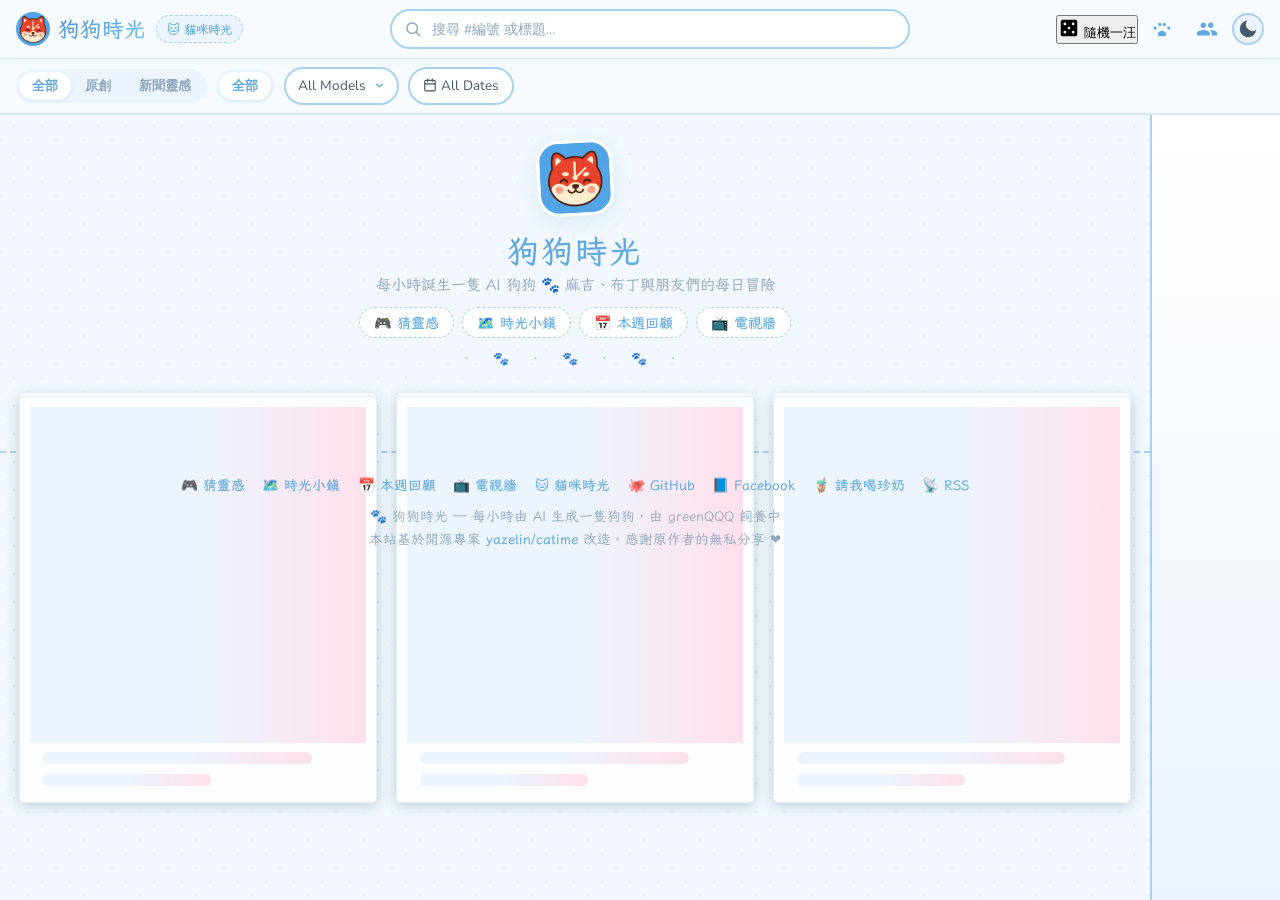
==== commit f76caaa0: "大型功能包移植：時光牆/頭條/猜靈感/電視牆/週報/時光小鎮/統計/生日/同題（藍色版） Co-Authored-By: Claude Fable 5 <noreply@anthropic.com>" ====
--- a/docs/index.html
+++ b/docs/index.html
@@ -60,7 +60,7 @@
   <link rel="icon" href="icon-192.png" type="image/png" sizes="192x192">
   <link rel="apple-touch-icon" href="apple-touch-icon.png">
   <link rel="alternate" type="application/rss+xml" title="狗狗時光 RSS" href="feed.xml">
-  <link rel="stylesheet" href="style.css">
+  <link rel="stylesheet" href="style.css?v=20260707b">
 </head>
 <body>
   <div id="sticky-header">
@@ -76,7 +76,7 @@
     </div>
     <div class="topbar-actions">
       <button type="button" id="install-btn" class="install-btn" hidden aria-label="安裝 App" title="安裝到主畫面"><svg viewBox="0 0 24 24" width="18" height="18" fill="currentColor"><path d="M12 3v10.6l3.3-3.3 1.4 1.4L12 17.4 6.3 11.7l1.4-1.4 3.3 3.3V3h2zM5 19h14v2H5z"/></svg><span>安裝</span></button>
-      <button id="random-cat-btn" class="random-cat-button" title="隨機一汪" aria-label="隨機一汪"><svg viewBox="0 0 24 24" width="22" height="22" fill="currentColor"><path d="M19 3H5a2 2 0 0 0-2 2v14a2 2 0 0 0 2 2h14a2 2 0 0 0 2-2V5a2 2 0 0 0-2-2zM7.5 9a1.5 1.5 0 1 1 0-3 1.5 1.5 0 0 1 0 3zm0 9a1.5 1.5 0 1 1 0-3 1.5 1.5 0 0 1 0 3zm4.5-4.5a1.5 1.5 0 1 1 0-3 1.5 1.5 0 0 1 0 3zm4.5-4.5a1.5 1.5 0 1 1 0-3 1.5 1.5 0 0 1 0 3zm0 9a1.5 1.5 0 1 1 0-3 1.5 1.5 0 0 1 0 3z"/></svg> 隨機一汪</button>
+      <button id="random-dog-btn" class="random-dog-button" title="隨機一汪" aria-label="隨機一汪"><svg viewBox="0 0 24 24" width="22" height="22" fill="currentColor"><path d="M19 3H5a2 2 0 0 0-2 2v14a2 2 0 0 0 2 2h14a2 2 0 0 0 2-2V5a2 2 0 0 0-2-2zM7.5 9a1.5 1.5 0 1 1 0-3 1.5 1.5 0 0 1 0 3zm0 9a1.5 1.5 0 1 1 0-3 1.5 1.5 0 0 1 0 3zm4.5-4.5a1.5 1.5 0 1 1 0-3 1.5 1.5 0 0 1 0 3zm4.5-4.5a1.5 1.5 0 1 1 0-3 1.5 1.5 0 0 1 0 3zm0 9a1.5 1.5 0 1 1 0-3 1.5 1.5 0 0 1 0 3z"/></svg> 隨機一汪</button>
       <button type="button" id="act-char" class="act-btn" aria-label="角色介紹" title="角色介紹"><svg viewBox="0 0 24 24" width="22" height="22" fill="currentColor"><path d="M4.5 12.75a1.75 1.75 0 1 0 0-3.5 1.75 1.75 0 0 0 0 3.5zm5-4a1.75 1.75 0 1 0 0-3.5 1.75 1.75 0 0 0 0 3.5zm5 0a1.75 1.75 0 1 0 0-3.5 1.75 1.75 0 0 0 0 3.5zm5 4a1.75 1.75 0 1 0 0-3.5 1.75 1.75 0 0 0 0 3.5zM12 14c-2.5 0-4.5 2-4.5 4 0 1.1.9 2 2 2 .8 0 1.5-.4 2.5-.4s1.7.4 2.5.4c1.1 0 2-.9 2-2 0-2-2-4-4.5-4z"/></svg></button>
       <button type="button" id="social-toggle" class="social-fab" aria-label="社群連結" title="社群連結"><svg viewBox="0 0 24 24" width="22" height="22" fill="currentColor"><path d="M16 11c1.66 0 2.99-1.34 2.99-3S17.66 5 16 5c-1.66 0-3 1.34-3 3s1.34 3 3 3zm-8 0c1.66 0 2.99-1.34 2.99-3S9.66 5 8 5C6.34 5 5 6.34 5 8s1.34 3 3 3zm0 2c-2.33 0-7 1.17-7 3.5V19h14v-2.5c0-2.33-4.67-3.5-7-3.5zm8 0c-.29 0-.62.02-.97.05 1.16.84 1.97 1.97 1.97 3.45V19h6v-2.5c0-2.33-4.67-3.5-7-3.5z"/></svg></button>
       <button id="theme-toggle" class="theme-toggle" aria-label="切換深淺模式" title="切換深淺模式"><svg viewBox="0 0 24 24" width="22" height="22" fill="currentColor"><path d="M21 12.79A9 9 0 1 1 11.21 3 7 7 0 0 0 21 12.79z"/></svg></button>
@@ -142,7 +142,25 @@
     <img src="icon-192.png" alt="" class="hero-logo" width="76" height="76">
     <h2 class="hero-title">狗狗時光</h2>
     <p class="hero-sub">每小時誕生一隻 AI 狗狗 🐾 麻吉、布丁與朋友們的每日冒險</p>
+    <nav class="hero-links" aria-label="更多玩法">
+      <a href="guess.html">🎮 猜靈感</a>
+      <a href="world.html">🗺️ 時光小鎮</a>
+      <a href="weekly.html">📅 本週回顧</a>
+      <a href="tv.html">📺 電視牆</a>
+    </nav>
     <p class="hero-divider">· 🐾 · 🐾 · 🐾 ·</p>
+  </section>
+
+  <!-- 今日頭條（extras.js 填充） -->
+  <section id="headline" class="headline hidden"></section>
+
+  <!-- 貓狗同題對比（有 crossover 資料才出現） -->
+  <section id="crossover" class="crossover hidden"></section>
+
+  <!-- 今日時光牆：24 小時一格 -->
+  <section class="clock-wrap hidden">
+    <div class="cw-title">⏰ 今日時光牆 <span class="cw-sub">一格一小時，走完一圈就是一天</span></div>
+    <div id="clock-wall" class="clock-wall"></div>
   </section>
 
   <nav id="timeline" aria-label="Timeline navigation">
@@ -168,10 +186,14 @@
   <!-- Site footer: socials + open-source credit -->
   <footer class="site-footer">
     <div class="footer-links">
+      <a href="guess.html">🎮 猜靈感</a>
+      <a href="world.html">🗺️ 時光小鎮</a>
+      <a href="weekly.html">📅 本週回顧</a>
+      <a href="tv.html">📺 電視牆</a>
+      <a href="https://greenqqq.github.io/catime/">🐱 貓咪時光</a>
       <a href="https://github.com/greenQQQ" target="_blank" rel="noopener">🐙 GitHub</a>
       <a href="https://www.facebook.com/lphotoimpact/" target="_blank" rel="noopener">📘 Facebook</a>
       <a href="https://greenqqq.bobaboba.me/" target="_blank" rel="noopener">🧋 請我喝珍奶</a>
-      <a href="https://greenqqq.github.io/catime/">🐱 貓咪時光</a>
       <a href="feed.xml">📡 RSS</a>
     </div>
     <div class="footer-credit">
@@ -201,9 +223,9 @@
     <div id="lb-nav-hint" class="lb-nav-hint">← 滑動或按鍵切換 →</div>
     <div id="lb-info"></div>
     <div id="lb-img-wrap">
-      <img id="lb-img" src="" alt="Cat">
+      <img id="lb-img" src="" alt="Dog">
       <div id="lb-img-actions">
-        <button id="lb-like-btn" title="Like this cat"></button>
+        <button id="lb-like-btn" title="Like this dog"></button>
         <button id="lb-download-btn" title="Download image"></button>
         <button id="lb-copy-btn" title="Copy prompt"></button>
       </div>
@@ -220,8 +242,9 @@
     </div>
   </div>
 
-  <script src="dom-utils.js"></script>
-  <script src="app.js"></script>
+  <script src="dom-utils.js?v=20260707b"></script>
+  <script src="app.js?v=20260707b"></script>
+  <script src="extras.js?v=20260707b"></script>
   <script>
     // Populate character bar from characters/index.json
     (function(){
@@ -273,7 +296,7 @@
       var backdrop = document.getElementById('sheet-backdrop');
       var closeBtn = document.getElementById('sheet-close');
       var topbar = document.getElementById('topbar');
-      var randomBtn = document.getElementById('random-cat-btn');
+      var randomBtn = document.getElementById('random-dog-btn');
       if (!filters || !filterToggle || !socialToggle || !socialPop || !topbar) return;
       var mq = window.matchMedia('(max-width: 600px)');
 
--- a/docs/style.css
+++ b/docs/style.css
@@ -1348,3 +1348,114 @@
   .site-switch-label { display: none; }
   .site-switch { padding: .28rem .5rem; font-size: .9rem; }
 }
+
+/* ── Hero 功能按鈕列 ── */
+.hero-links { display: flex; justify-content: center; gap: .55rem; flex-wrap: wrap; margin-top: .8rem; }
+.hero-links a {
+  font-family: var(--font-cute); font-weight: 700; font-size: .88rem;
+  color: var(--pink); text-decoration: none;
+  background: var(--surface); border: 1.5px dashed var(--pink-light);
+  border-radius: 999px; padding: .32rem .85rem;
+  transition: transform .12s ease, background .12s ease;
+}
+.hero-links a:hover { transform: translateY(-2px) rotate(-1deg); background: var(--pink-pale); }
+[data-theme="dark"] .hero-links a { background: rgba(255,255,255,.05); }
+
+/* ── 今日頭條 ── */
+.headline {
+  position: relative;
+  margin: 1.2rem 130px 1.4rem 0; padding: 1rem;
+  background: var(--photo-frame);
+  border: 1px solid rgba(80, 120, 160, .12); border-radius: 8px;
+  box-shadow: 0 6px 20px var(--photo-shadow);
+}
+.hl-ribbon {
+  position: absolute; top: -12px; left: 14px;
+  font-family: var(--font-cute); font-weight: 800; font-size: .85rem;
+  color: #fff; background: linear-gradient(135deg, var(--pink), #7ec3e8);
+  padding: .22rem 1rem; border-radius: 4px 14px 14px 4px;
+  transform: rotate(-1.5deg); box-shadow: 0 3px 8px var(--shadow);
+}
+.hl-inner { display: flex; gap: 1rem; align-items: flex-start; margin-top: .4rem; }
+.hl-img { flex: 0 0 42%; max-width: 460px; display: block; cursor: zoom-in; }
+.hl-img img { width: 100%; border-radius: 4px; display: block; }
+.hl-body { flex: 1; min-width: 0; }
+.hl-title { font-family: var(--font-cute); font-weight: 800; font-size: 1.25rem; margin-bottom: .15rem; }
+.hl-meta { color: var(--text-muted); font-size: .8rem; margin-bottom: .55rem; }
+.hl-story { color: var(--text); font-size: .92rem; line-height: 1.85; margin: 0 0 .6rem; }
+.hl-src { color: var(--text-muted); font-size: .82rem; line-height: 1.7; margin: 0; }
+.hl-src a { color: var(--blue); font-weight: 700; }
+@media (max-width: 1024px) { .headline { margin-right: 0; } }
+@media (max-width: 700px) {
+  .hl-inner { flex-direction: column; }
+  .hl-img { flex: none; max-width: none; }
+}
+
+/* ── 今日時光牆 ── */
+.clock-wrap { margin: 0 130px 1.6rem 0; }
+.cw-title { font-family: var(--font-cute); font-weight: 800; font-size: 1.1rem; margin-bottom: .6rem; }
+.cw-sub { font-size: .78rem; color: var(--text-muted); font-weight: 600; }
+.clock-wall {
+  display: grid; grid-template-columns: repeat(12, 1fr); gap: .45rem;
+}
+.cw-cell {
+  position: relative; aspect-ratio: 1; border-radius: 10px; overflow: hidden;
+  background: var(--pink-pale); border: 1.5px dashed var(--pink-light);
+  display: flex; align-items: center; justify-content: center;
+  text-decoration: none;
+}
+.cw-cell.filled { border-style: solid; cursor: zoom-in; }
+.cw-cell img { position: absolute; inset: 0; width: 100%; height: 100%; object-fit: cover; transition: transform .18s ease; }
+.cw-cell.filled:hover img { transform: scale(1.1); }
+.cw-cell .cw-h {
+  position: absolute; top: 3px; left: 5px; z-index: 2;
+  font-family: var(--font-cute); font-weight: 800; font-size: .68rem;
+  color: var(--text-muted);
+}
+.cw-cell.filled .cw-h { color: #fff; text-shadow: 0 1px 4px rgba(0,0,0,.7); }
+.cw-cell.now { border: 2px solid var(--pink); animation: cw-pulse 1.6s ease-in-out infinite; }
+.cw-zzz { font-size: .95rem; opacity: .6; }
+@keyframes cw-pulse { 0%, 100% { box-shadow: 0 0 0 0 rgba(95,168,224,.35); } 50% { box-shadow: 0 0 0 6px rgba(95,168,224,0); } }
+[data-theme="dark"] .cw-cell { background: rgba(255,255,255,.04); }
+@media (max-width: 1024px) { .clock-wrap { margin-right: 0; } }
+@media (max-width: 700px) { .clock-wall { grid-template-columns: repeat(6, 1fr); } }
+
+/* ── 今日同題（貓狗聯動） ── */
+.crossover {
+  margin: 0 130px 1.6rem 0; padding: 1rem;
+  background: linear-gradient(135deg, var(--pink-pale), #eef5fc);
+  border: 1.5px dashed var(--pink-light); border-radius: 16px;
+}
+[data-theme="dark"] .crossover { background: rgba(255,255,255,.04); }
+.xo-head { font-family: var(--font-cute); font-weight: 800; font-size: 1.1rem; margin-bottom: .3rem; }
+.xo-sub { font-size: .78rem; color: var(--text-muted); font-weight: 600; }
+.xo-news { color: var(--text); font-size: .88rem; line-height: 1.7; margin: .2rem 0 .8rem; }
+.xo-news a { color: var(--blue); font-weight: 700; }
+.xo-pair { display: grid; grid-template-columns: 1fr 1fr; gap: .8rem; }
+.xo-half {
+  display: block; border-radius: 10px; overflow: hidden; position: relative;
+  background: var(--photo-frame); box-shadow: 0 4px 14px var(--photo-shadow);
+  text-decoration: none; color: inherit; cursor: pointer;
+}
+.xo-half img { width: 100%; display: block; }
+.xo-cap {
+  font-family: var(--font-cute); font-weight: 700; font-size: .85rem;
+  text-align: center; padding: .45rem .3rem;
+}
+.xo-wait {
+  display: flex; flex-direction: column; align-items: center; justify-content: center;
+  min-height: 180px; color: var(--text-muted); font-family: var(--font-cute);
+}
+.xo-wait span { font-size: 2rem; margin-bottom: .3rem; }
+@media (max-width: 1024px) { .crossover { margin-right: 0; } }
+@media (max-width: 600px) { .xo-pair { grid-template-columns: 1fr; } }
+
+/* ── 角色統計卡 ── */
+.char-stats { display: flex; gap: .5rem; flex-wrap: wrap; margin: .6rem 0 1rem; }
+.char-stat-chip {
+  font-family: var(--font-cute); font-weight: 700; font-size: .82rem;
+  color: var(--pink); background: var(--pink-pale);
+  border: 1.5px dashed var(--pink-light); border-radius: 999px;
+  padding: .28rem .8rem;
+}
+[data-theme="dark"] .char-stat-chip { background: rgba(255,255,255,.05); }
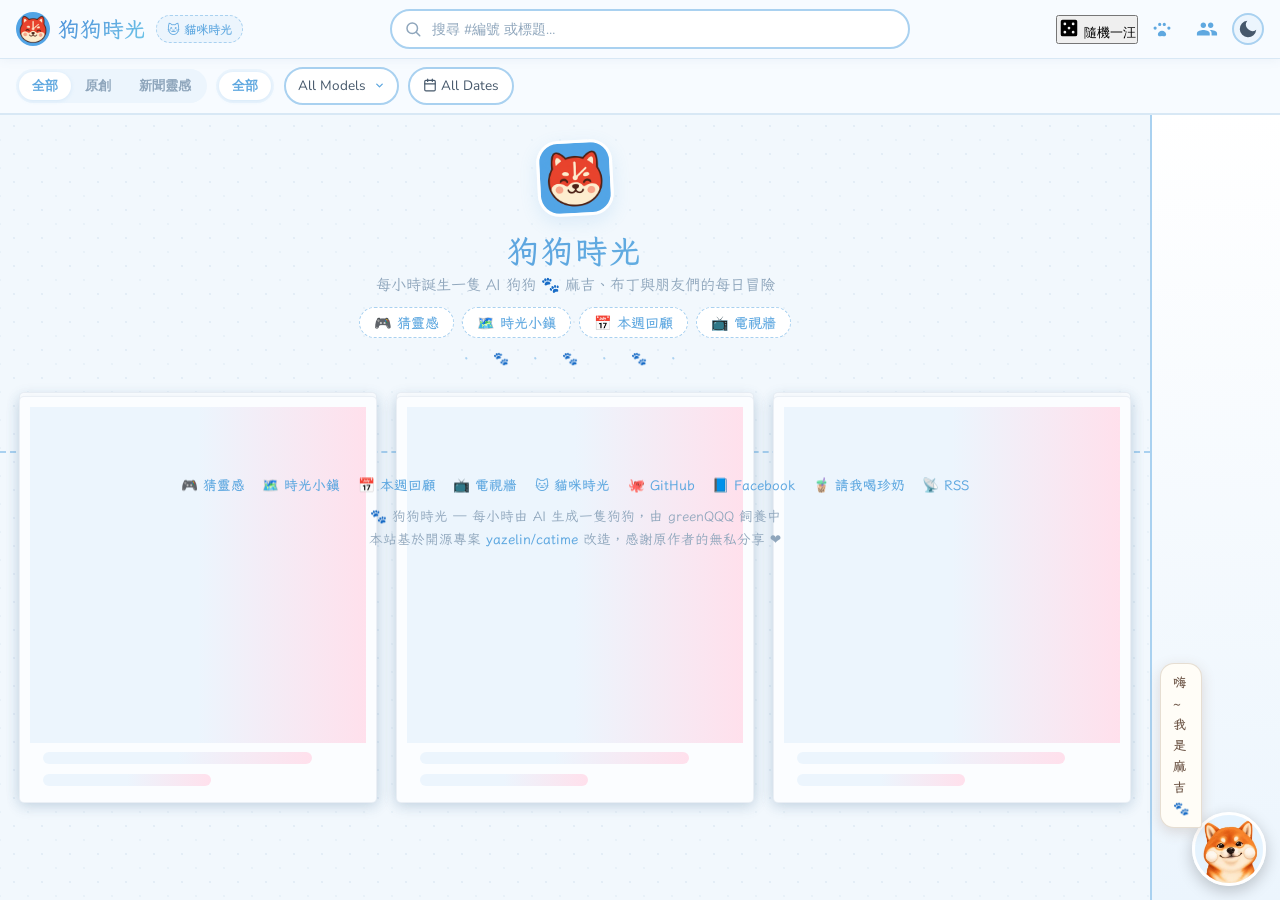
==== commit db1d33ab: "右下角桌寵「時光小夥伴」：麻吉陪逛（狗狗版） Co-Authored-By: Claude Fable 5 <noreply@anthropic.com>" ====
--- a/docs/index.html
+++ b/docs/index.html
@@ -60,7 +60,7 @@
   <link rel="icon" href="icon-192.png" type="image/png" sizes="192x192">
   <link rel="apple-touch-icon" href="apple-touch-icon.png">
   <link rel="alternate" type="application/rss+xml" title="狗狗時光 RSS" href="feed.xml">
-  <link rel="stylesheet" href="style.css?v=20260707b">
+  <link rel="stylesheet" href="style.css?v=20260708a">
 </head>
 <body>
   <div id="sticky-header">
@@ -242,9 +242,9 @@
     </div>
   </div>
 
-  <script src="dom-utils.js?v=20260707b"></script>
-  <script src="app.js?v=20260707b"></script>
-  <script src="extras.js?v=20260707b"></script>
+  <script src="dom-utils.js?v=20260708a"></script>
+  <script src="app.js?v=20260708a"></script>
+  <script src="extras.js?v=20260708a"></script>
   <script>
     // Populate character bar from characters/index.json
     (function(){
@@ -489,5 +489,6 @@
       });
     }
   </script>
+  <script src="pet.js?v=20260708a"></script>
 </body>
 </html>
--- a/docs/style.css
+++ b/docs/style.css
@@ -1459,3 +1459,14 @@
   padding: .28rem .8rem;
 }
 [data-theme="dark"] .char-stat-chip { background: rgba(255,255,255,.05); }
+
+/* ── 時光牆回顧填充格 ── */
+.cw-cell.past img { filter: saturate(.4) brightness(.72); }
+.cw-cell.past:hover img { filter: saturate(.9) brightness(.95); }
+.cw-past {
+  position: absolute; right: 3px; bottom: 3px; z-index: 2;
+  font-family: var(--font-cute); font-weight: 700; font-size: .58rem;
+  color: #fff; background: rgba(40, 60, 80, .72);
+  border-radius: 999px; padding: .08rem .4rem;
+  pointer-events: none;
+}
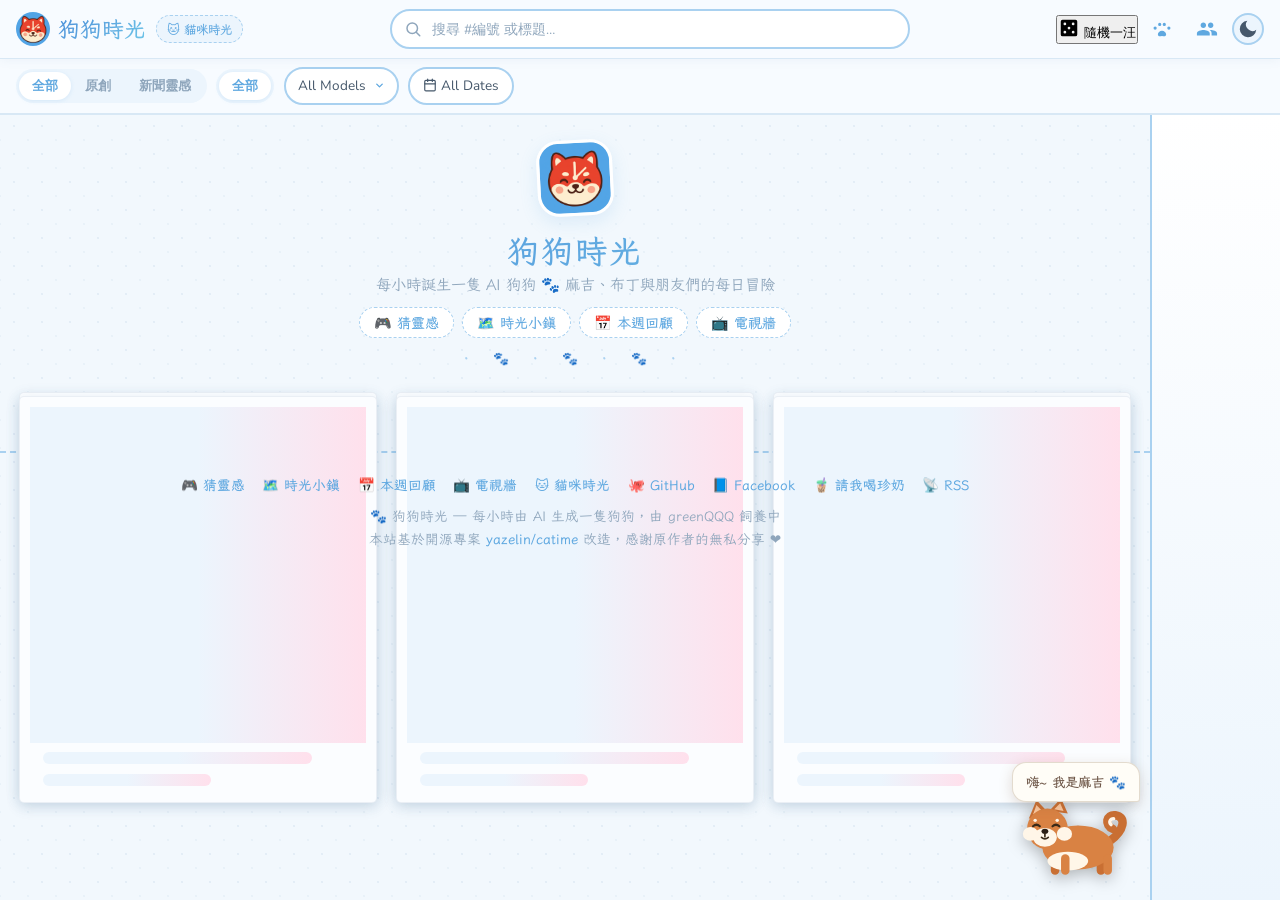
==== commit 329ef1ca: "桌寵 v2：SVG 全身柴犬麻吉（捲尾巴＋瞇瞇笑） Co-Authored-By: Claude Fable 5 <noreply@anthropic.com>" ====
--- a/docs/index.html
+++ b/docs/index.html
@@ -489,6 +489,6 @@
       });
     }
   </script>
-  <script src="pet.js?v=20260708a"></script>
+  <script src="pet.js?v=20260708b"></script>
 </body>
 </html>
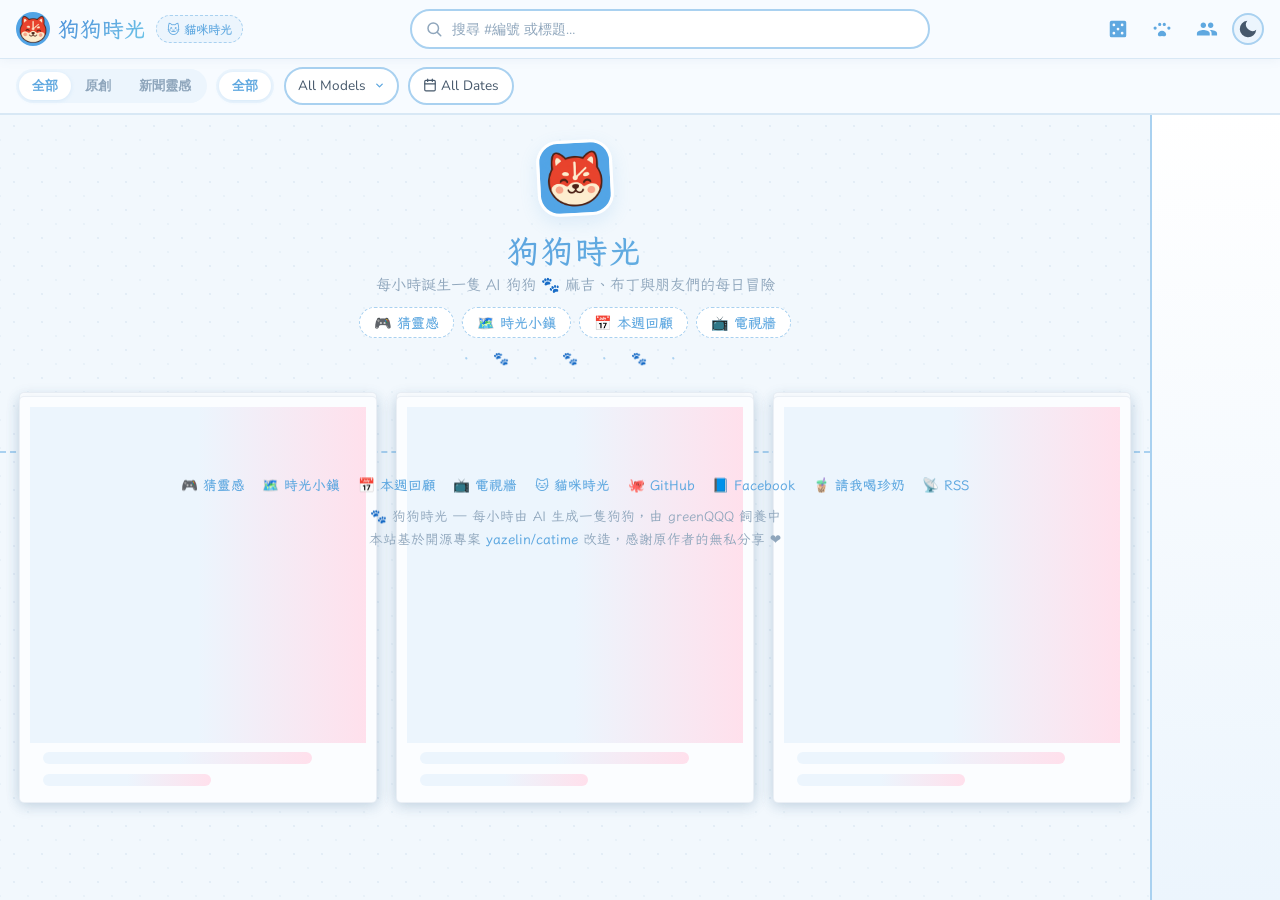
==== commit 3be694d6: "桌寵 v3（麻吉版）＋修復「隨機一汪」按鈕樣式（class 誤替換回歸） Co-Authored-By: Claude Fable 5 <noreply@anthropic.com>" ====
--- a/docs/index.html
+++ b/docs/index.html
@@ -76,7 +76,7 @@
     </div>
     <div class="topbar-actions">
       <button type="button" id="install-btn" class="install-btn" hidden aria-label="安裝 App" title="安裝到主畫面"><svg viewBox="0 0 24 24" width="18" height="18" fill="currentColor"><path d="M12 3v10.6l3.3-3.3 1.4 1.4L12 17.4 6.3 11.7l1.4-1.4 3.3 3.3V3h2zM5 19h14v2H5z"/></svg><span>安裝</span></button>
-      <button id="random-dog-btn" class="random-dog-button" title="隨機一汪" aria-label="隨機一汪"><svg viewBox="0 0 24 24" width="22" height="22" fill="currentColor"><path d="M19 3H5a2 2 0 0 0-2 2v14a2 2 0 0 0 2 2h14a2 2 0 0 0 2-2V5a2 2 0 0 0-2-2zM7.5 9a1.5 1.5 0 1 1 0-3 1.5 1.5 0 0 1 0 3zm0 9a1.5 1.5 0 1 1 0-3 1.5 1.5 0 0 1 0 3zm4.5-4.5a1.5 1.5 0 1 1 0-3 1.5 1.5 0 0 1 0 3zm4.5-4.5a1.5 1.5 0 1 1 0-3 1.5 1.5 0 0 1 0 3zm0 9a1.5 1.5 0 1 1 0-3 1.5 1.5 0 0 1 0 3z"/></svg> 隨機一汪</button>
+      <button id="random-dog-btn" class="random-cat-button" title="隨機一汪" aria-label="隨機一汪"><svg viewBox="0 0 24 24" width="22" height="22" fill="currentColor"><path d="M19 3H5a2 2 0 0 0-2 2v14a2 2 0 0 0 2 2h14a2 2 0 0 0 2-2V5a2 2 0 0 0-2-2zM7.5 9a1.5 1.5 0 1 1 0-3 1.5 1.5 0 0 1 0 3zm0 9a1.5 1.5 0 1 1 0-3 1.5 1.5 0 0 1 0 3zm4.5-4.5a1.5 1.5 0 1 1 0-3 1.5 1.5 0 0 1 0 3zm4.5-4.5a1.5 1.5 0 1 1 0-3 1.5 1.5 0 0 1 0 3zm0 9a1.5 1.5 0 1 1 0-3 1.5 1.5 0 0 1 0 3z"/></svg> 隨機一汪</button>
       <button type="button" id="act-char" class="act-btn" aria-label="角色介紹" title="角色介紹"><svg viewBox="0 0 24 24" width="22" height="22" fill="currentColor"><path d="M4.5 12.75a1.75 1.75 0 1 0 0-3.5 1.75 1.75 0 0 0 0 3.5zm5-4a1.75 1.75 0 1 0 0-3.5 1.75 1.75 0 0 0 0 3.5zm5 0a1.75 1.75 0 1 0 0-3.5 1.75 1.75 0 0 0 0 3.5zm5 4a1.75 1.75 0 1 0 0-3.5 1.75 1.75 0 0 0 0 3.5zM12 14c-2.5 0-4.5 2-4.5 4 0 1.1.9 2 2 2 .8 0 1.5-.4 2.5-.4s1.7.4 2.5.4c1.1 0 2-.9 2-2 0-2-2-4-4.5-4z"/></svg></button>
       <button type="button" id="social-toggle" class="social-fab" aria-label="社群連結" title="社群連結"><svg viewBox="0 0 24 24" width="22" height="22" fill="currentColor"><path d="M16 11c1.66 0 2.99-1.34 2.99-3S17.66 5 16 5c-1.66 0-3 1.34-3 3s1.34 3 3 3zm-8 0c1.66 0 2.99-1.34 2.99-3S9.66 5 8 5C6.34 5 5 6.34 5 8s1.34 3 3 3zm0 2c-2.33 0-7 1.17-7 3.5V19h14v-2.5c0-2.33-4.67-3.5-7-3.5zm8 0c-.29 0-.62.02-.97.05 1.16.84 1.97 1.97 1.97 3.45V19h6v-2.5c0-2.33-4.67-3.5-7-3.5z"/></svg></button>
       <button id="theme-toggle" class="theme-toggle" aria-label="切換深淺模式" title="切換深淺模式"><svg viewBox="0 0 24 24" width="22" height="22" fill="currentColor"><path d="M21 12.79A9 9 0 1 1 11.21 3 7 7 0 0 0 21 12.79z"/></svg></button>
@@ -489,6 +489,6 @@
       });
     }
   </script>
-  <script src="pet.js?v=20260708b"></script>
+  <script src="pet.js?v=20260708c"></script>
 </body>
 </html>
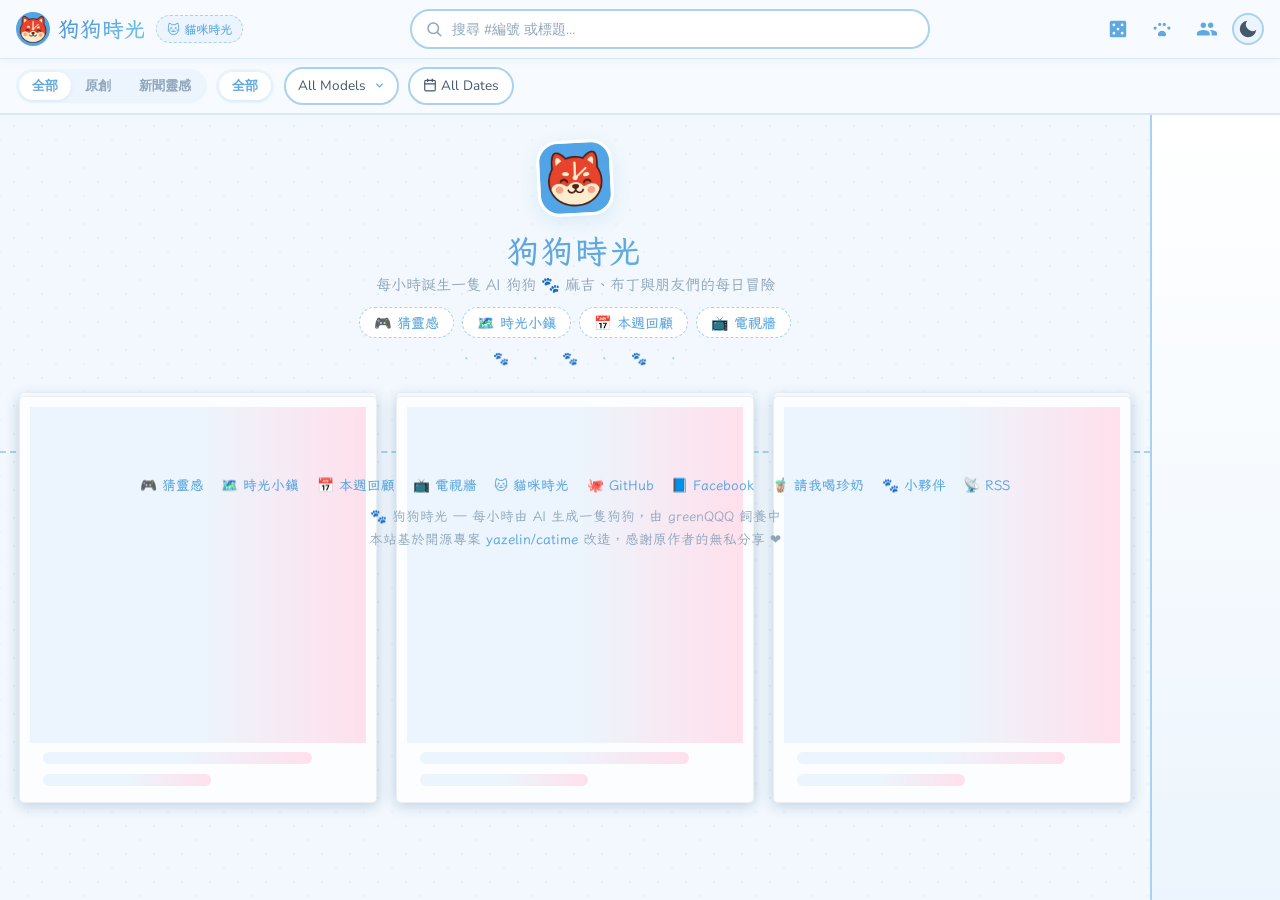
==== commit a7840ef0: "桌寵召回：頁尾「🐾 小夥伴」連結（狗狗版） Co-Authored-By: Claude Fable 5 <noreply@anthropic.com>" ====
--- a/docs/index.html
+++ b/docs/index.html
@@ -194,6 +194,7 @@
       <a href="https://github.com/greenQQQ" target="_blank" rel="noopener">🐙 GitHub</a>
       <a href="https://www.facebook.com/lphotoimpact/" target="_blank" rel="noopener">📘 Facebook</a>
       <a href="https://greenqqq.bobaboba.me/" target="_blank" rel="noopener">🧋 請我喝珍奶</a>
+      <a href="#" id="pet-recall" title="叫回桌寵小夥伴">🐾 小夥伴</a>
       <a href="feed.xml">📡 RSS</a>
     </div>
     <div class="footer-credit">
@@ -489,6 +490,6 @@
       });
     }
   </script>
-  <script src="pet.js?v=20260708c"></script>
+  <script src="pet.js?v=20260708d"></script>
 </body>
 </html>
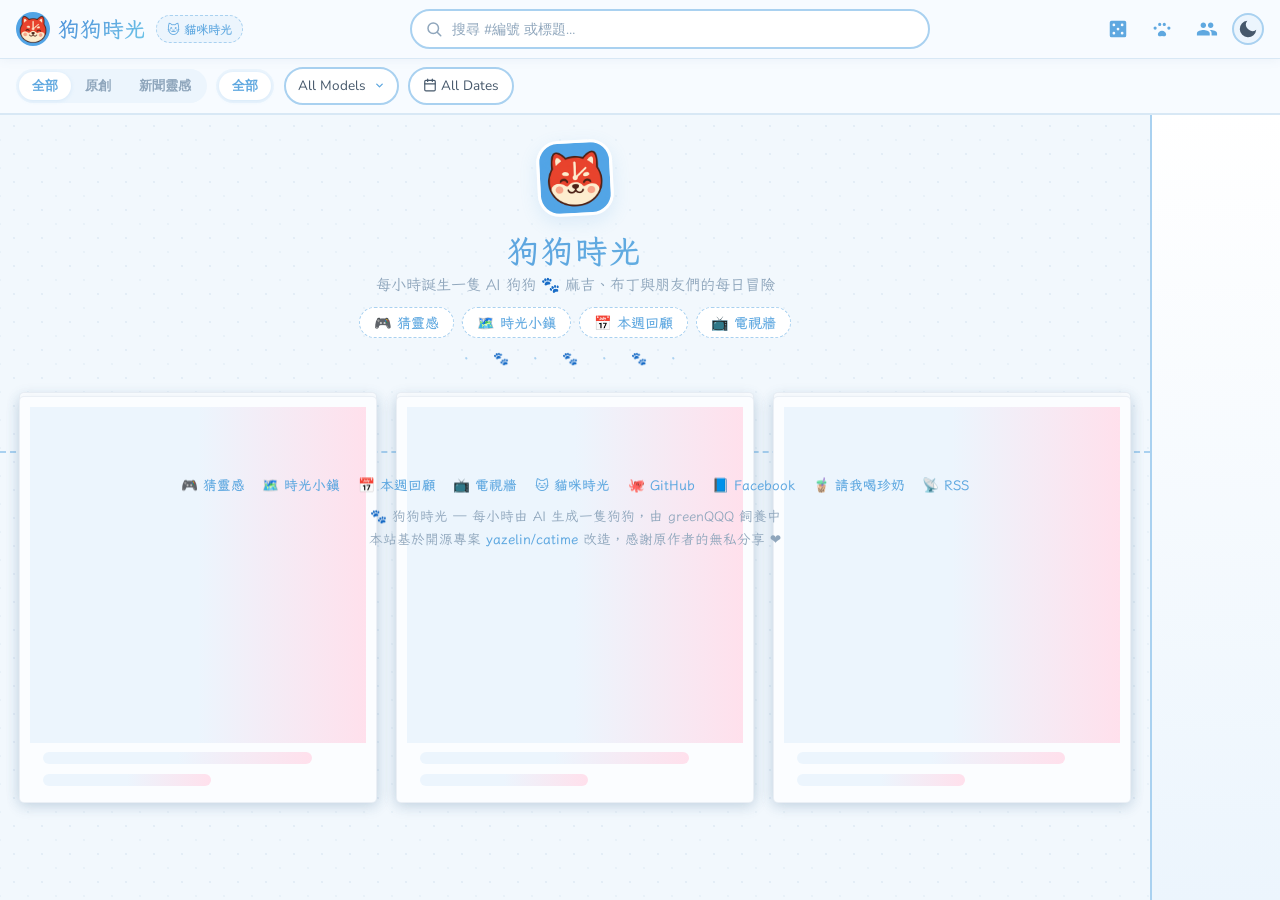
==== commit 9b870021: "chore: disable desktop pet (remove pet.js mounts and recall link)" ====
--- a/docs/index.html
+++ b/docs/index.html
@@ -194,7 +194,6 @@
       <a href="https://github.com/greenQQQ" target="_blank" rel="noopener">🐙 GitHub</a>
       <a href="https://www.facebook.com/lphotoimpact/" target="_blank" rel="noopener">📘 Facebook</a>
       <a href="https://greenqqq.bobaboba.me/" target="_blank" rel="noopener">🧋 請我喝珍奶</a>
-      <a href="#" id="pet-recall" title="叫回桌寵小夥伴">🐾 小夥伴</a>
       <a href="feed.xml">📡 RSS</a>
     </div>
     <div class="footer-credit">
@@ -490,6 +489,5 @@
       });
     }
   </script>
-  <script src="pet.js?v=20260708d"></script>
 </body>
 </html>
